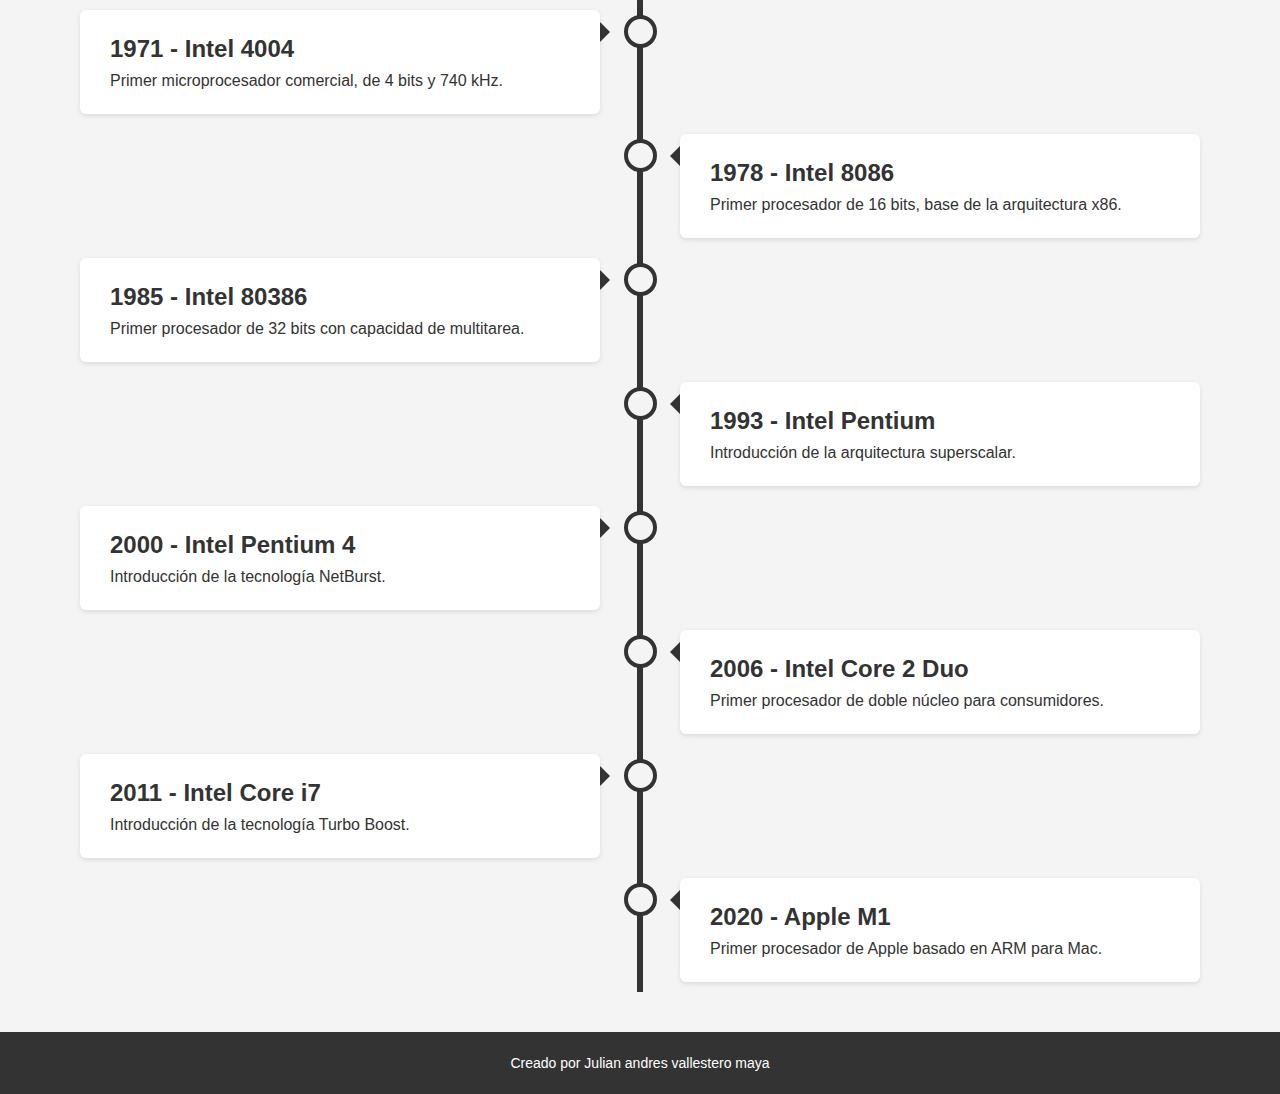
==== index.html @ 52e91161 "Add files via upload" ====
<!DOCTYPE html>
<html lang="es">
<head>
    <meta charset="UTF-8">
    <meta name="viewport" content="width=device-width, initial-scale=1.0">
    <title>Línea de Tiempo de los Procesadores</title>
    <link rel="stylesheet" href="styles.css">
</head>
<body>
    <div class="timeline">
        <div class="container left">
            <div class="content">
                <h2>1971 - Intel 4004</h2>
                <p>Primer microprocesador comercial, de 4 bits y 740 kHz.</p>
            </div>
        </div>
        <div class="container right">
            <div class="content">
                <h2>1978 - Intel 8086</h2>
                <p>Primer procesador de 16 bits, base de la arquitectura x86.</p>
            </div>
        </div>
        <div class="container left">
            <div class="content">
                <h2>1985 - Intel 80386</h2>
                <p>Primer procesador de 32 bits con capacidad de multitarea.</p>
            </div>
        </div>
        <div class="container right">
            <div class="content">
                <h2>1993 - Intel Pentium</h2>
                <p>Introducción de la arquitectura superscalar.</p>
            </div>
        </div>
        <div class="container left">
            <div class="content">
                <h2>2000 - Intel Pentium 4</h2>
                <p>Introducción de la tecnología NetBurst.</p>
            </div>
        </div>
        <div class="container right">
            <div class="content">
                <h2>2006 - Intel Core 2 Duo</h2>
                <p>Primer procesador de doble núcleo para consumidores.</p>
            </div>
        </div>
        <div class="container left">
            <div class="content">
                <h2>2011 - Intel Core i7</h2>
                <p>Introducción de la tecnología Turbo Boost.</p>
            </div>
        </div>
        <div class="container right">
            <div class="content">
                <h2>2020 - Apple M1</h2>
                <p>Primer procesador de Apple basado en ARM para Mac.</p>
            </div>
        </div>
    </div>

    <!-- Footer con el nombre del creador -->
    <footer>
        <p>Creado por Julian andres vallestero maya</p>
    </footer>
</body>
</html>
---- styles.css ----
* {
    box-sizing: border-box;
    margin: 0;
    padding: 0;
}

body {
    font-family: Arial, sans-serif;
    background-color: #f4f4f4;
    color: #333;
    line-height: 1.6;
}

.timeline {
    position: relative;
    max-width: 1200px;
    margin: 0 auto;
}

.timeline::after {
    content: '';
    position: absolute;
    width: 6px;
    background-color: #333;
    top: 0;
    bottom: 0;
    left: 50%;
    margin-left: -3px;
}

.container {
    padding: 10px 40px;
    position: relative;
    background-color: inherit;
    width: 50%;
}

.container::after {
    content: '';
    position: absolute;
    width: 25px;
    height: 25px;
    right: -17px;
    background-color: #f4f4f4;
    border: 4px solid #333;
    top: 15px;
    border-radius: 50%;
    z-index: 1;
}

.left {
    left: 0;
}

.right {
    left: 50%;
}

.left::before {
    content: " ";
    height: 0;
    position: absolute;
    top: 22px;
    width: 0;
    z-index: 1;
    right: 30px;
    border: medium solid #333;
    border-width: 10px 0 10px 10px;
    border-color: transparent transparent transparent #333;
}

.right::before {
    content: " ";
    height: 0;
    position: absolute;
    top: 22px;
    width: 0;
    z-index: 1;
    left: 30px;
    border: medium solid #333;
    border-width: 10px 10px 10px 0;
    border-color: transparent #333 transparent transparent;
}

.right::after {
    left: -16px;
}

.content {
    padding: 20px 30px;
    background-color: #fff;
    position: relative;
    border-radius: 6px;
    box-shadow: 0 2px 5px rgba(0, 0, 0, 0.1);
}

@media screen and (max-width: 600px) {
    .timeline::after {
        left: 31px;
    }

    .container {
        width: 100%;
        padding-left: 70px;
        padding-right: 25px;
    }

    .container::before {
        left: 60px;
        border: medium solid #333;
        border-width: 10px 10px 10px 0;
        border-color: transparent #333 transparent transparent;
    }

    .left::after, .right::after {
        left: 15px;
    }

    .right {
        left: 0%;
    }
}

footer {
    text-align: center;
    padding: 20px;
    background-color: #333;
    color: #fff;
    margin-top: 40px;
}

footer p {
    margin: 0;
    font-size: 14px;
}
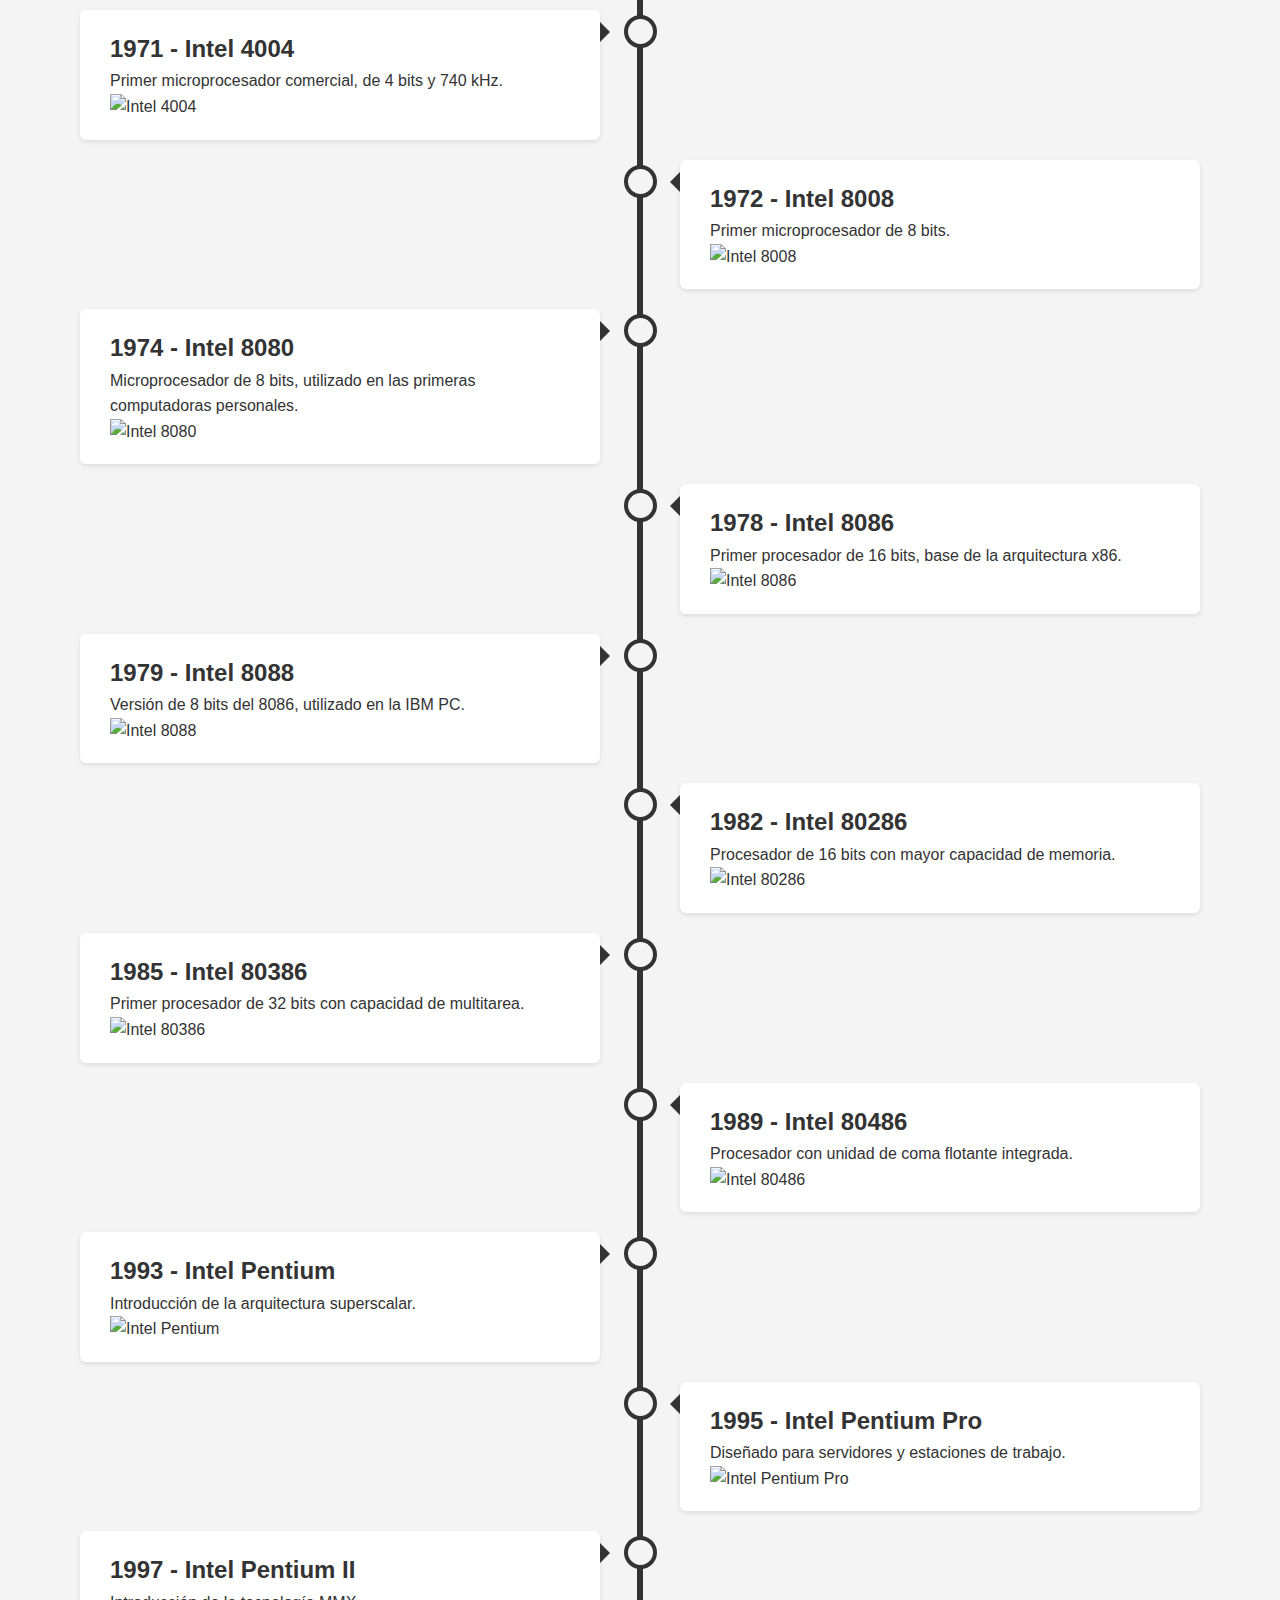
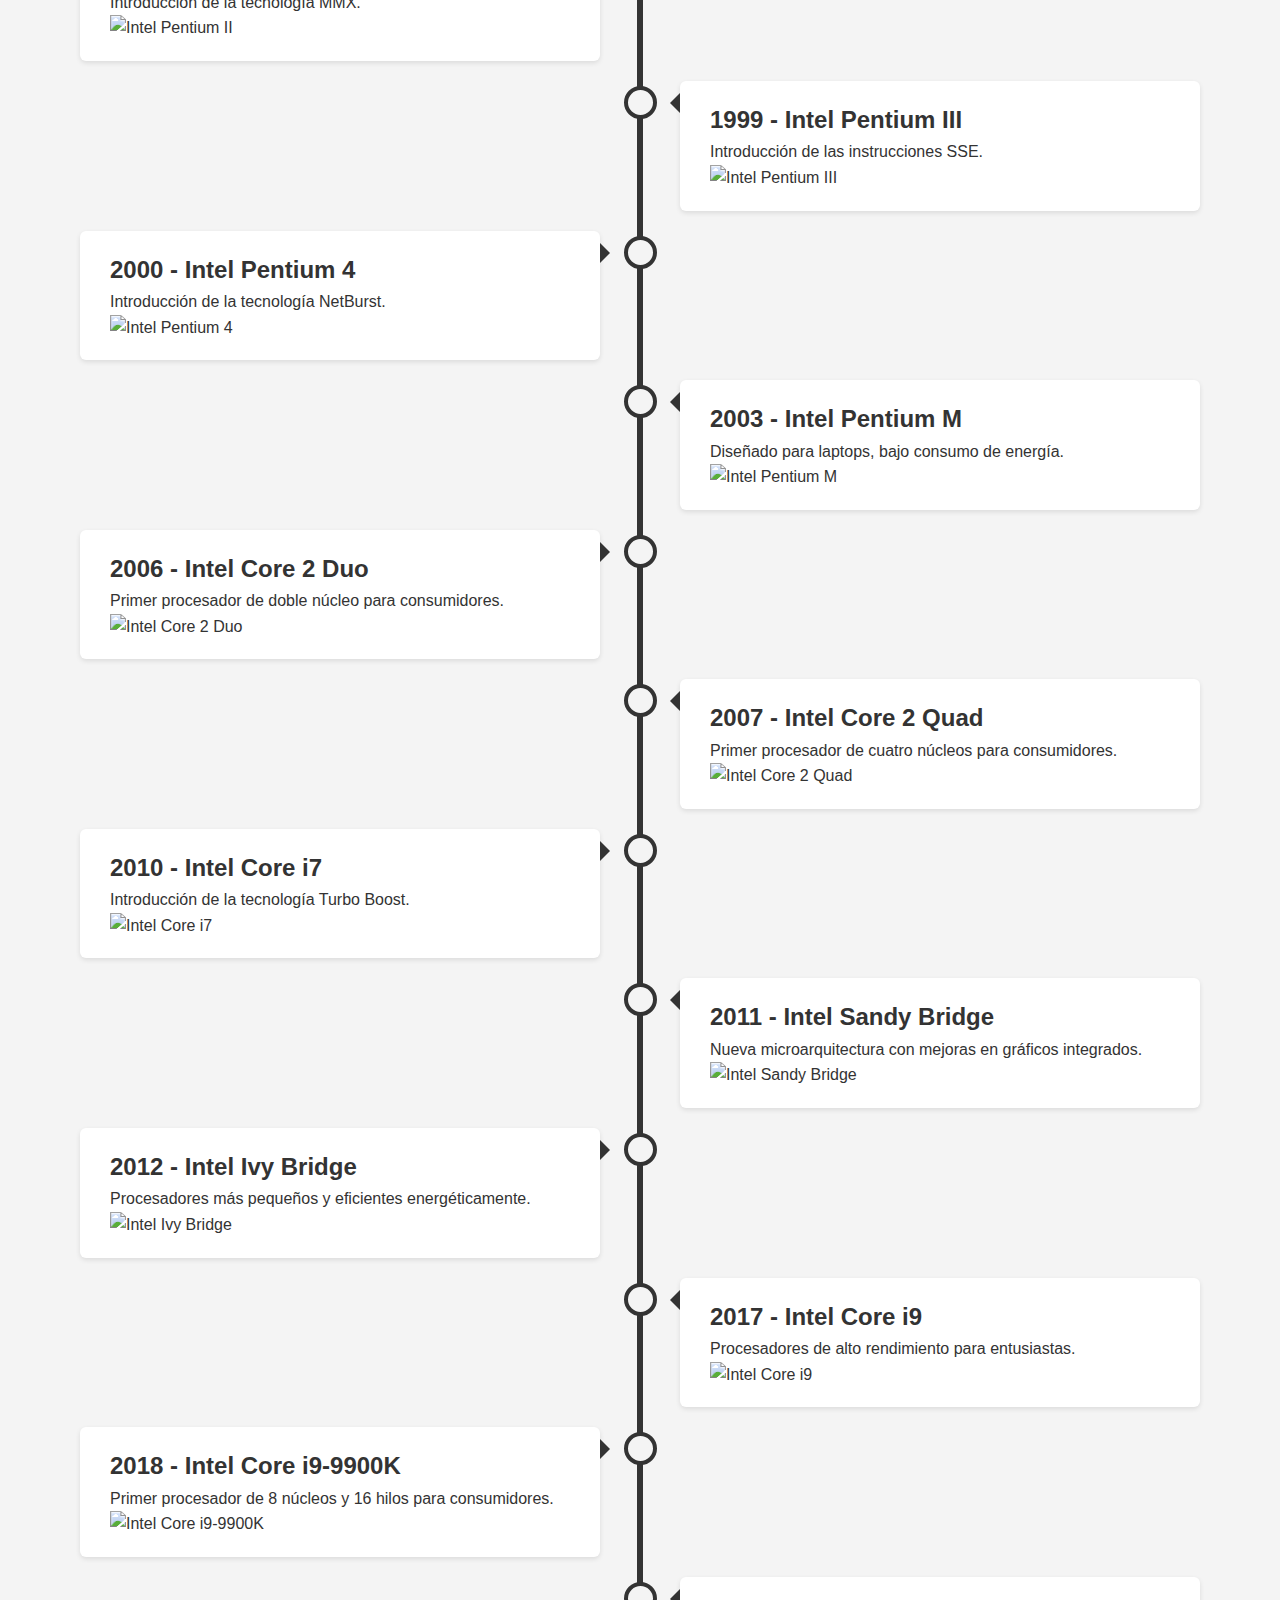
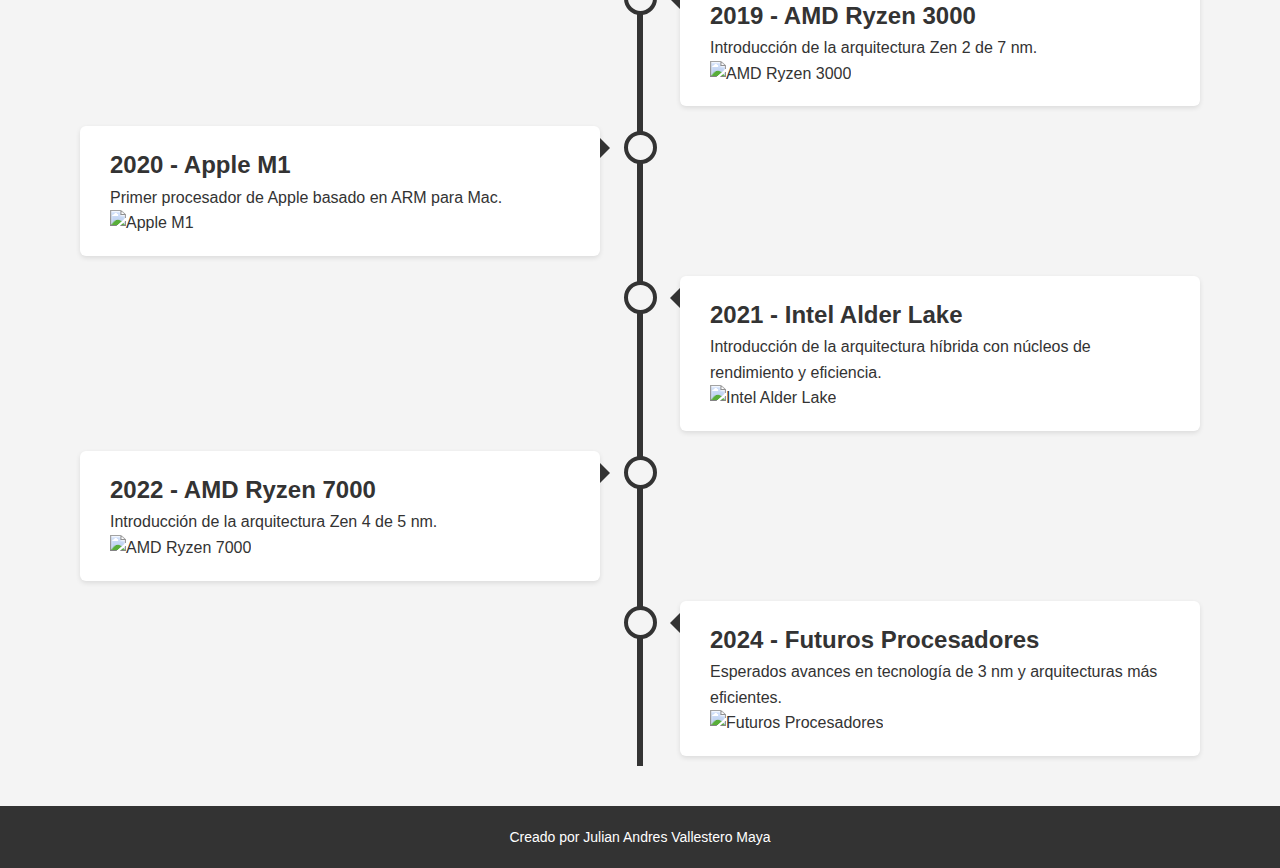
==== commit cb0f2ec7: "Update index.html" ====
--- a/index.html
+++ b/index.html
@@ -12,55 +12,188 @@
             <div class="content">
                 <h2>1971 - Intel 4004</h2>
                 <p>Primer microprocesador comercial, de 4 bits y 740 kHz.</p>
+                <img src="https://upload.wikimedia.org/wikipedia/commons/thumb/5/52/Intel_4004.jpg/200px-Intel_4004.jpg" alt="Intel 4004">
+            </div>
+        </div>
+        <div class="container right">
+            <div class="content">
+                <h2>1972 - Intel 8008</h2>
+                <p>Primer microprocesador de 8 bits.</p>
+                <img src="https://upload.wikimedia.org/wikipedia/commons/thumb/d/d5/Intel_8008.jpg/150px-Intel_8008.jpg" alt="Intel 8008">
+            </div>
+        </div>
+        <div class="container left">
+            <div class="content">
+                <h2>1974 - Intel 8080</h2>
+                <p>Microprocesador de 8 bits, utilizado en las primeras computadoras personales.</p>
+                <img src="https://upload.wikimedia.org/wikipedia/commons/thumb/7/7e/Intel_C8080A_9064_33001_N8384_top.jpg/250px-Intel_C8080A_9064_33001_N8384_top.jpg" alt="Intel 8080">
             </div>
         </div>
         <div class="container right">
             <div class="content">
                 <h2>1978 - Intel 8086</h2>
                 <p>Primer procesador de 16 bits, base de la arquitectura x86.</p>
+                <img src="https://upload.wikimedia.org/wikipedia/commons/thumb/2/28/I8088.jpg/300px-I8088.jpg" alt="Intel 8086">
+            </div>
+        </div>
+        <div class="container left">
+            <div class="content">
+                <h2>1979 - Intel 8088</h2>
+                <p>Versión de 8 bits del 8086, utilizado en la IBM PC.</p>
+                <img src="https://upload.wikimedia.org/wikipedia/commons/thumb/2/28/I8088.jpg/250px-I8088.jpg" alt="Intel 8088">
+            </div>
+        </div>
+        <div class="container right">
+            <div class="content">
+                <h2>1982 - Intel 80286</h2>
+                <p>Procesador de 16 bits con mayor capacidad de memoria.</p>
+                <img src="https://upload.wikimedia.org/wikipedia/commons/thumb/f/f1/Intel_80286_68pin_plastic_10mhz_2007_03_27.jpg/150px-Intel_80286_68pin_plastic_10mhz_2007_03_27.jpg" alt="Intel 80286">
             </div>
         </div>
         <div class="container left">
             <div class="content">
                 <h2>1985 - Intel 80386</h2>
                 <p>Primer procesador de 32 bits con capacidad de multitarea.</p>
+                <img src="https://upload.wikimedia.org/wikipedia/commons/thumb/5/53/Ic-photo-intel-A80386DX-33-IV-%28386DX%29.png/90px-Ic-photo-intel-A80386DX-33-IV-%28386DX%29.png" alt="Intel 80386">
             </div>
         </div>
         <div class="container right">
             <div class="content">
+                <h2>1989 - Intel 80486</h2>
+                <p>Procesador con unidad de coma flotante integrada.</p>
+                <img src="https://upload.wikimedia.org/wikipedia/commons/thumb/0/02/80486dx2-large.jpg/150px-80486dx2-large.jpg" alt="Intel 80486">
+            </div>
+        </div>
+        <div class="container left">
+            <div class="content">
                 <h2>1993 - Intel Pentium</h2>
                 <p>Introducción de la arquitectura superscalar.</p>
+                <img src="https://upload.wikimedia.org/wikipedia/commons/thumb/c/cb/KL_P1_Family.jpg/150px-KL_P1_Family.jpg" alt="Intel Pentium">
+            </div>
+        </div>
+        <div class="container right">
+            <div class="content">
+                <h2>1995 - Intel Pentium Pro</h2>
+                <p>Diseñado para servidores y estaciones de trabajo.</p>
+                <img src="https://upload.wikimedia.org/wikipedia/commons/thumb/5/56/Ppro256K.jpg/120px-Ppro256K.jpg" alt="Intel Pentium Pro">
+            </div>
+        </div>
+        <div class="container left">
+            <div class="content">
+                <h2>1997 - Intel Pentium II</h2>
+                <p>Introducción de la tecnología MMX.</p>
+                <img src="https://upload.wikimedia.org/wikipedia/commons/thumb/a/af/Pentium_II_front.jpg/150px-Pentium_II_front.jpg" alt="Intel Pentium II">
+            </div>
+        </div>
+        <div class="container right">
+            <div class="content">
+                <h2>1999 - Intel Pentium III</h2>
+                <p>Introducción de las instrucciones SSE.</p>
+                <img src="https://upload.wikimedia.org/wikipedia/commons/thumb/0/00/KL_Intel_Pentium_III_Coppermine.jpg/120px-KL_Intel_Pentium_III_Coppermine.jpg" alt="Intel Pentium III">
             </div>
         </div>
         <div class="container left">
             <div class="content">
                 <h2>2000 - Intel Pentium 4</h2>
                 <p>Introducción de la tecnología NetBurst.</p>
+                <img src="https://upload.wikimedia.org/wikipedia/commons/thumb/e/ee/Pentium_4_Prescott_2.40GHz%281%29.jpg/90px-Pentium_4_Prescott_2.40GHz%281%29.jpg" alt="Intel Pentium 4">
             </div>
         </div>
         <div class="container right">
             <div class="content">
-                <h2>2006 - Intel Core 2 Duo</h2>
-                <p>Primer procesador de doble núcleo para consumidores.</p>
+                <h2>2003 - Intel Pentium M</h2>
+                <p>Diseñado para laptops, bajo consumo de energía.</p>
+                <img src="https://upload.wikimedia.org/wikipedia/commons/thumb/c/c0/Fujitsu_Siemens_Computers_Amilo_L7300_-_motherboard_-_Intel_Celeron_M_360_%28SL8ML%29_in_socket_479-0459.jpg/90px-Fujitsu_Siemens_Computers_Amilo_L7300_-_motherboard_-_Intel_Celeron_M_360_%28SL8ML%29_in_socket_479-0459.jpg" alt="Intel Pentium M">
             </div>
         </div>
         <div class="container left">
             <div class="content">
-                <h2>2011 - Intel Core i7</h2>
-                <p>Introducción de la tecnología Turbo Boost.</p>
+                <h2>2006 - Intel Core 2 Duo</h2>
+                <p>Primer procesador de doble núcleo para consumidores.</p>
+                <img src="https://upload.wikimedia.org/wikipedia/commons/thumb/7/7e/ASRock_945GCM-S_-_Intel_Core_2_Duo_E6300_Conroe_%28SL9SA%29-0322.jpg/90px-ASRock_945GCM-S_-_Intel_Core_2_Duo_E6300_Conroe_%28SL9SA%29-0322.jpg" alt="Intel Core 2 Duo">
             </div>
         </div>
         <div class="container right">
             <div class="content">
+                <h2>2007 - Intel Core 2 Quad</h2>
+                <p>Primer procesador de cuatro núcleos para consumidores.</p>
+                <img src="https://upload.wikimedia.org/wikipedia/commons/thumb/6/6d/Intel_Core2Quad_Q9550_18017.jpg/120px-Intel_Core2Quad_Q9550_18017.jpg" alt="Intel Core 2 Quad">
+            </div>
+        </div>
+        <div class="container left">
+            <div class="content">
+                <h2>2010 - Intel Core i7</h2>
+                <p>Introducción de la tecnología Turbo Boost.</p>
+                <img src="https://upload.wikimedia.org/wikipedia/commons/thumb/8/83/Intel_i5-2500.jpg/120px-Intel_i5-2500.jpg" alt="Intel Core i7">
+            </div>
+        </div>
+        <div class="container right">
+            <div class="content">
+                <h2>2011 - Intel Sandy Bridge</h2>
+                <p>Nueva microarquitectura con mejoras en gráficos integrados.</p>
+                <img src="https://upload.wikimedia.org/wikipedia/commons/thumb/8/83/Intel_i5-2500.jpg/120px-Intel_i5-2500.jpg" alt="Intel Sandy Bridge">
+            </div>
+        </div>
+        <div class="container left">
+            <div class="content">
+                <h2>2012 - Intel Ivy Bridge</h2>
+                <p>Procesadores más pequeños y eficientes energéticamente.</p>
+                <img src="https://upload.wikimedia.org/wikipedia/commons/0/06/Ivy_Bridge_Codename_Logo.jpg" alt="Intel Ivy Bridge">
+            </div>
+        </div>
+        <div class="container right">
+            <div class="content">
+                <h2>2017 - Intel Core i9</h2>
+                <p>Procesadores de alto rendimiento para entusiastas.</p>
+                <img src="https://upload.wikimedia.org/wikipedia/commons/thumb/c/c5/Intel_Core_i9_2020_logo.svg/90px-Intel_Core_i9_2020_logo.svg.png" alt="Intel Core i9">
+            </div>
+        </div>
+        <div class="container left">
+            <div class="content">
+                <h2>2018 - Intel Core i9-9900K</h2>
+                <p>Primer procesador de 8 núcleos y 16 hilos para consumidores.</p>
+                <img src="https://upload.wikimedia.org/wikipedia/commons/thumb/6/67/Socket_1151_closed_01.jpg/120px-Socket_1151_closed_01.jpg" alt="Intel Core i9-9900K">
+            </div>
+        </div>
+        <div class="container right">
+            <div class="content">
+                <h2>2019 - AMD Ryzen 3000</h2>
+                <p>Introducción de la arquitectura Zen 2 de 7 nm.</p>
+                <img src="https://upload.wikimedia.org/wikipedia/commons/thumb/1/16/AMD_Ryzen_5_2600_%2839851733273%29.jpg/150px-AMD_Ryzen_5_2600_%2839851733273%29.jpg" alt="AMD Ryzen 3000">
+            </div>
+        </div>
+        <div class="container left">
+            <div class="content">
                 <h2>2020 - Apple M1</h2>
                 <p>Primer procesador de Apple basado en ARM para Mac.</p>
+                <img src="https://upload.wikimedia.org/wikipedia/commons/thumb/8/83/Apple_M1.jpg/120px-Apple_M1.jpg" alt="Apple M1">
+            </div>
+        </div>
+        <div class="container right">
+            <div class="content">
+                <h2>2021 - Intel Alder Lake</h2>
+                <p>Introducción de la arquitectura híbrida con núcleos de rendimiento y eficiencia.</p>
+                <img src="https://upload.wikimedia.org/wikipedia/commons/thumb/d/d0/Intel_Core_i5_2020_logo.svg/90px-Intel_Core_i5_2020_logo.svg.png" alt="Intel Alder Lake">
+            </div>
+        </div>
+        <div class="container left">
+            <div class="content">
+                <h2>2022 - AMD Ryzen 7000</h2>
+                <p>Introducción de la arquitectura Zen 4 de 5 nm.</p>
+                <img src="https://upload.wikimedia.org/wikipedia/commons/thumb/1/16/AMD_Ryzen_5_2600_%2839851733273%29.jpg/150px-AMD_Ryzen_5_2600_%2839851733273%29.jpg" alt="AMD Ryzen 7000">
+            </div>
+        </div>
+        <div class="container right">
+            <div class="content">
+                <h2>2024 - Futuros Procesadores</h2>
+                <p>Esperados avances en tecnología de 3 nm y arquitecturas más eficientes.</p>
+                <img src="https://upload.wikimedia.org/wikipedia/commons/thumb/b/b7/AMD_X2_3600.jpg/150px-AMD_X2_3600.jpg" alt="Futuros Procesadores">
             </div>
         </div>
     </div>
 
-    <!-- Footer con el nombre del creador -->
     <footer>
-        <p>Creado por Julian andres vallestero maya</p>
+        <p>Creado por Julian Andres Vallestero Maya</p>
     </footer>
 </body>
 </html>
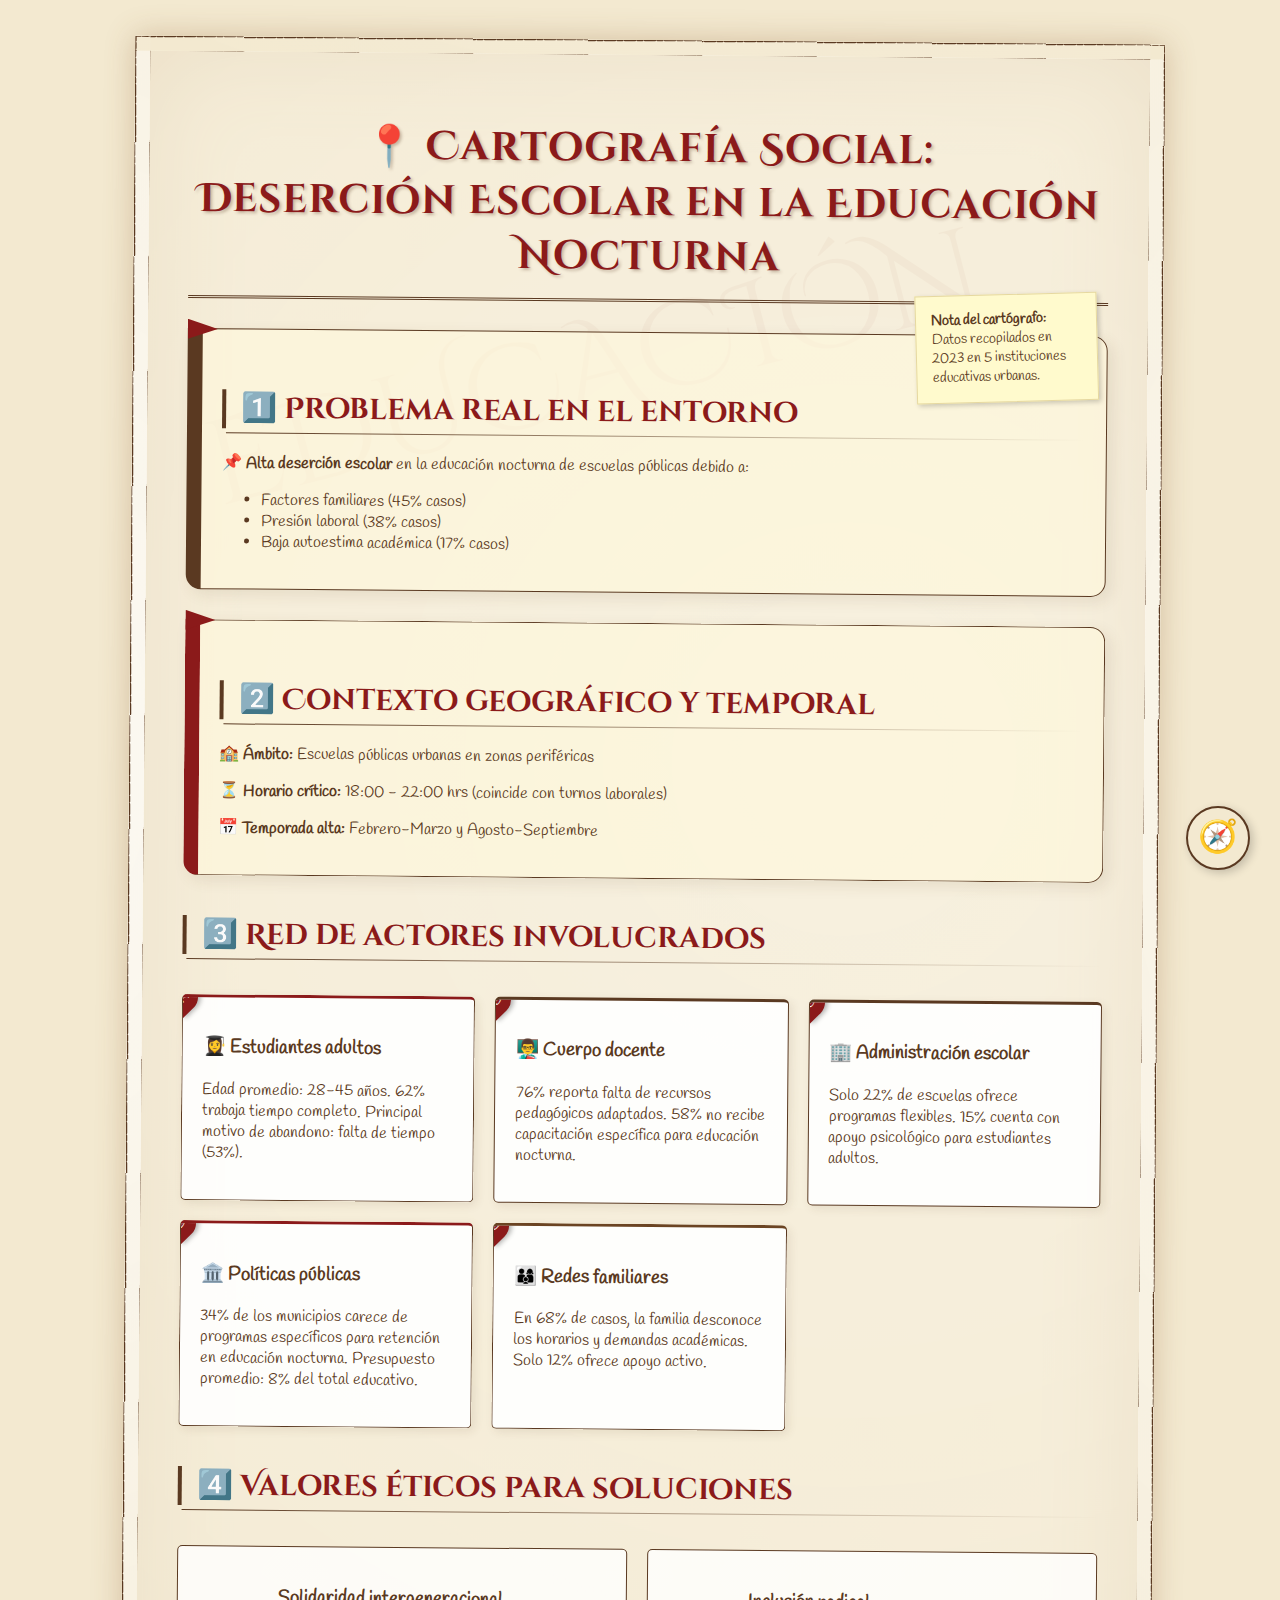
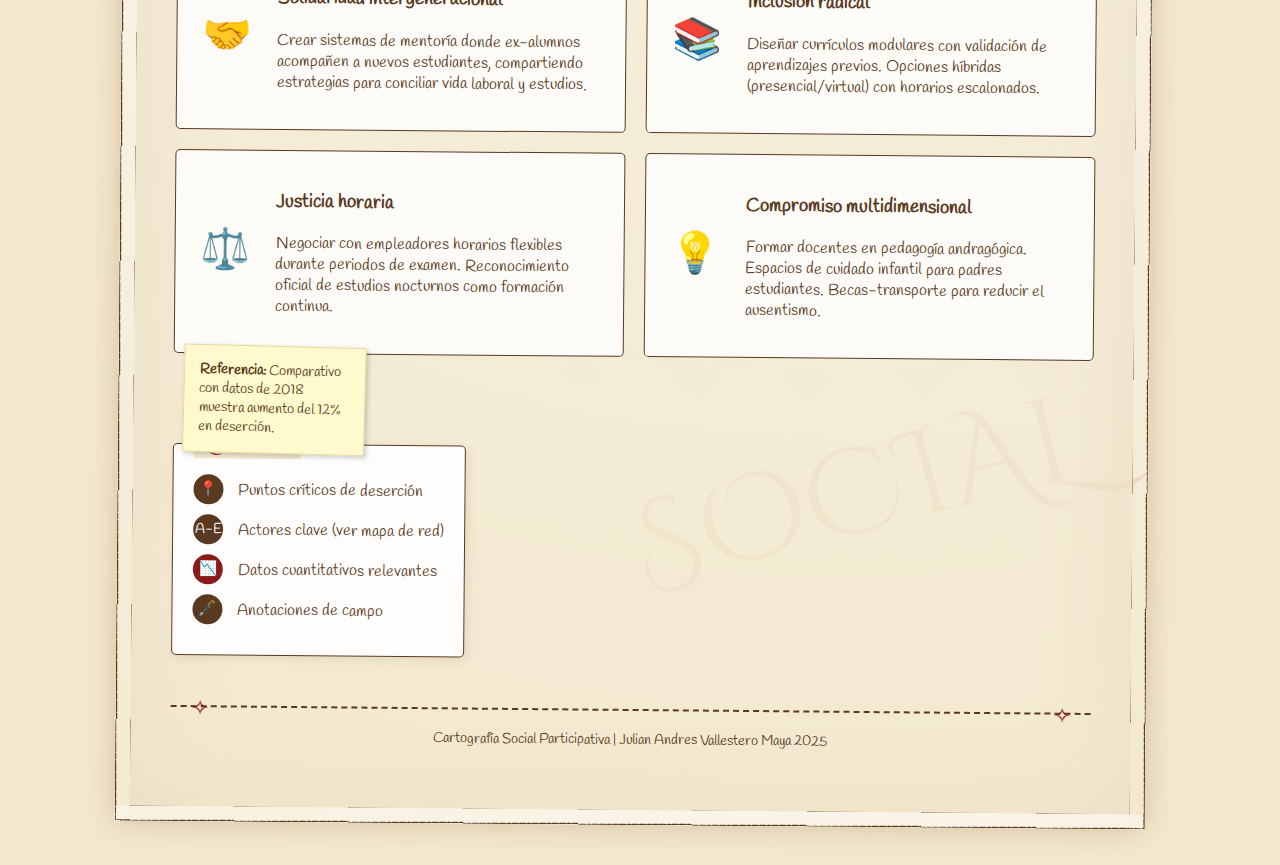
==== commit e65d7c7d: "Add files via upload" ====
--- a/index.html
+++ b/index.html
@@ -3,197 +3,555 @@
 <head>
     <meta charset="UTF-8">
     <meta name="viewport" content="width=device-width, initial-scale=1.0">
-    <title>Línea de Tiempo de los Procesadores</title>
-    <link rel="stylesheet" href="styles.css">
+    <title>Cartografía Social: Deserción Escolar en la Educación Nocturna</title>
+    <style>
+        @import url('https://fonts.googleapis.com/css2?family=Cinzel+Decorative&family=Handlee&display=swap');
+        
+        :root {
+            --papel-antiguo: #f3e9d0;
+            --tinta-sepia: #5a3921;
+            --tinta-roja: #8b1a1a;
+            --sombra-mapa: #c2b280;
+        }
+        
+        body {
+            font-family: 'Handlee', cursive;
+            background-color: var(--papel-antiguo);
+            color: var(--tinta-sepia);
+            margin: 0;
+            padding: 0;
+            background-image: 
+                url('https://www.transparenttextures.com/patterns/rice-paper-3.png'),
+                linear-gradient(to bottom, rgba(243, 233, 208, 0.2), rgba(243, 233, 208, 0.7));
+            overflow-x: hidden;
+        }
+        
+        .mapa-container {
+            position: relative;
+            max-width: 1000px;
+            margin: 40px auto;
+            padding: 0;
+            background: 
+                url('https://www.transparenttextures.com/patterns/old-map.png'),
+                radial-gradient(circle at 70% 30%, rgba(255,255,255,0.8) 0%, rgba(243,233,208,0.9) 100%);
+            box-shadow: 
+                0 0 30px rgba(139, 90, 43, 0.3),
+                inset 0 0 100px rgba(139, 90, 43, 0.2);
+            border: 15px solid transparent;
+            border-image: url('data:image/svg+xml;utf8,<svg xmlns="http://www.w3.org/2000/svg" width="100" height="100" viewBox="0 0 100 100"><path d="M0,0 L100,0 L100,100 L0,100 Z" fill="none" stroke="%235a3921" stroke-width="5" stroke-dasharray="10,5" stroke-linecap="round"/></svg>') 30 round;
+            transform: rotate(0.5deg);
+            transition: transform 0.5s ease;
+        }
+        
+        .mapa-container:hover {
+            transform: rotate(0deg);
+            box-shadow: 
+                0 0 40px rgba(139, 90, 43, 0.5),
+                inset 0 0 120px rgba(139, 90, 43, 0.3);
+        }
+        
+        .marca-agua {
+            position: absolute;
+            font-family: 'Cinzel Decorative', cursive;
+            font-size: 120px;
+            opacity: 0.08;
+            color: var(--tinta-roja);
+            transform: rotate(-15deg);
+            pointer-events: none;
+            z-index: 0;
+        }
+        
+        .marca-agua-1 {
+            top: 10%;
+            left: 5%;
+        }
+        
+        .marca-agua-2 {
+            bottom: 10%;
+            right: 5%;
+        }
+        
+        .contenido-mapa {
+            position: relative;
+            z-index: 1;
+            padding: 40px;
+            background-color: rgba(243, 233, 208, 0.6);
+            clip-path: polygon(
+                0% 0%, 100% 0%, 100% 100%, 0% 100%,
+                0% 0%, 2% 2%, 2% 98%, 0% 100%
+            );
+        }
+        
+        h1 {
+            font-family: 'Cinzel Decorative', cursive;
+            text-align: center;
+            color: var(--tinta-roja);
+            font-size: 2.5em;
+            margin-bottom: 30px;
+            text-shadow: 2px 2px 3px rgba(91, 57, 33, 0.3);
+            border-bottom: 3px double var(--tinta-sepia);
+            padding-bottom: 15px;
+            letter-spacing: 1px;
+        }
+        
+        h2 {
+            font-family: 'Cinzel Decorative', cursive;
+            color: var(--tinta-roja);
+            border-left: 4px solid var(--tinta-sepia);
+            padding-left: 15px;
+            margin-top: 40px;
+            font-size: 1.8em;
+            position: relative;
+        }
+        
+        h2::after {
+            content: "";
+            position: absolute;
+            bottom: -5px;
+            left: 0;
+            width: 100%;
+            height: 1px;
+            background: linear-gradient(to right, var(--tinta-sepia), transparent);
+        }
+        
+        .seccion-problema {
+            background-color: rgba(255, 248, 220, 0.6);
+            padding: 20px;
+            margin: 30px 0;
+            border-radius: 0 15px 15px 15px;
+            border: 1px solid var(--tinta-sepia);
+            box-shadow: 5px 5px 15px rgba(91, 57, 33, 0.1);
+            position: relative;
+            border-left: 15px solid var(--tinta-sepia);
+        }
+        
+        .seccion-problema::before {
+            content: "";
+            position: absolute;
+            top: -10px;
+            left: -15px;
+            width: 30px;
+            height: 20px;
+            background-color: var(--tinta-roja);
+            clip-path: polygon(0% 0%, 100% 50%, 0% 100%);
+        }
+        
+        .actores-grid {
+            display: grid;
+            grid-template-columns: repeat(auto-fill, minmax(220px, 1fr));
+            gap: 20px;
+            margin: 40px 0;
+        }
+        
+        .actor {
+            background-color: rgba(255, 255, 255, 0.9);
+            border: 1px solid var(--tinta-sepia);
+            padding: 20px;
+            border-radius: 5px;
+            box-shadow: 3px 3px 10px rgba(91, 57, 33, 0.1);
+            transition: all 0.3s ease;
+            position: relative;
+            overflow: hidden;
+        }
+        
+        .actor:hover {
+            transform: translateY(-5px) rotate(0.5deg);
+            box-shadow: 5px 5px 15px rgba(91, 57, 33, 0.2);
+            z-index: 2;
+        }
+        
+        .actor::after {
+            content: "";
+            position: absolute;
+            bottom: 0;
+            left: 0;
+            width: 100%;
+            height: 3px;
+            background: linear-gradient(to right, var(--tinta-roja), transparent);
+            transform: scaleX(0);
+            transition: transform 0.3s ease;
+        }
+        
+        .actor:hover::after {
+            transform: scaleX(1);
+        }
+        
+        .valores-lista {
+            display: flex;
+            flex-wrap: wrap;
+            gap: 20px;
+            margin: 40px 0;
+        }
+        
+        .valor {
+            flex: 1 1 300px;
+            background-color: rgba(255, 255, 255, 0.8);
+            border: 1px solid var(--tinta-sepia);
+            padding: 20px;
+            border-radius: 5px;
+            display: flex;
+            align-items: center;
+            transition: all 0.3s ease;
+            position: relative;
+        }
+        
+        .valor:hover {
+            background-color: rgba(255, 248, 220, 0.9);
+            transform: rotate(-0.5deg);
+        }
+        
+        .icono-valor {
+            font-size: 2.5em;
+            margin-right: 20px;
+            min-width: 60px;
+            text-align: center;
+            color: var(--tinta-roja);
+        }
+        
+        .marcador-mapa {
+            position: absolute;
+            width: 30px;
+            height: 30px;
+            background-color: var(--tinta-roja);
+            border-radius: 50% 50% 50% 0;
+            transform: rotate(-45deg);
+            left: -15px;
+            top: -15px;
+            display: flex;
+            justify-content: center;
+            align-items: center;
+            color: white;
+            font-size: 0.8em;
+            box-shadow: 2px 2px 5px rgba(0,0,0,0.3);
+        }
+        
+        .leyenda {
+            background-color: rgba(255, 255, 255, 0.9);
+            padding: 20px;
+            border-radius: 5px;
+            border: 1px solid var(--tinta-sepia);
+            margin-top: 50px;
+            display: inline-block;
+            box-shadow: 3px 3px 10px rgba(91, 57, 33, 0.1);
+            position: relative;
+        }
+        
+        .leyenda::before {
+            content: "Leyenda";
+            position: absolute;
+            top: -12px;
+            left: 20px;
+            background-color: var(--papel-antiguo);
+            padding: 0 10px;
+            font-family: 'Cinzel Decorative', cursive;
+            color: var(--tinta-roja);
+            font-size: 1.2em;
+        }
+        
+        .elemento-leyenda {
+            display: flex;
+            align-items: center;
+            margin: 10px 0;
+        }
+        
+        .simbolo-leyenda {
+            width: 30px;
+            height: 30px;
+            margin-right: 15px;
+            display: flex;
+            justify-content: center;
+            align-items: center;
+            background-color: var(--tinta-sepia);
+            color: white;
+            border-radius: 50%;
+            font-size: 0.9em;
+        }
+        
+        footer {
+            text-align: center;
+            margin-top: 50px;
+            padding: 20px;
+            border-top: 2px dashed var(--tinta-sepia);
+            font-size: 0.9em;
+            color: var(--tinta-sepia);
+            position: relative;
+        }
+        
+        footer::before, footer::after {
+            content: "✧";
+            position: absolute;
+            top: -12px;
+            color: var(--tinta-roja);
+            font-size: 1.5em;
+        }
+        
+        footer::before {
+            left: 20px;
+        }
+        
+        footer::after {
+            right: 20px;
+        }
+        
+        /* Efectos de quemado en los bordes */
+        .efecto-quemado {
+            position: absolute;
+            width: 100%;
+            height: 100%;
+            top: 0;
+            left: 0;
+            pointer-events: none;
+            background: 
+                url('data:image/svg+xml;utf8,<svg xmlns="http://www.w3.org/2000/svg" width="100%" height="100%"><path d="M0,0 L100%,0 L100%,100% L0,100% Z" fill="none" stroke="%235a3921" stroke-width="2" stroke-dasharray="5,3" stroke-opacity="0.3"/></svg>'),
+                url('data:image/svg+xml;utf8,<svg xmlns="http://www.w3.org/2000/svg" width="100%" height="100%"><path d="M0,0 L100%,0 L100%,100% L0,100% Z" fill="none" stroke="%238b1a1a" stroke-width="1" stroke-dasharray="10,5" stroke-opacity="0.2"/></svg>');
+            z-index: 1;
+        }
+        
+        /* Brújula interactiva */
+        .brujula {
+            position: fixed;
+            bottom: 30px;
+            right: 30px;
+            width: 60px;
+            height: 60px;
+            background-color: var(--papel-antiguo);
+            border: 2px solid var(--tinta-sepia);
+            border-radius: 50%;
+            display: flex;
+            justify-content: center;
+            align-items: center;
+            font-size: 2em;
+            cursor: pointer;
+            z-index: 100;
+            box-shadow: 3px 3px 10px rgba(0,0,0,0.2);
+            transition: all 0.3s ease;
+        }
+        
+        .brujula:hover {
+            transform: scale(1.1) rotate(30deg);
+            background-color: var(--tinta-sepia);
+            color: var(--papel-antiguo);
+        }
+        
+        /* Notas adhesivas */
+        .nota-adhesiva {
+            position: absolute;
+            background-color: #fffacd;
+            padding: 15px;
+            width: 150px;
+            box-shadow: 2px 2px 5px rgba(0,0,0,0.2);
+            transform: rotate(3deg);
+            font-size: 0.9em;
+            border: 1px solid #e6d8a0;
+            z-index: 2;
+            transition: all 0.3s ease;
+        }
+        
+        .nota-adhesiva:hover {
+            transform: rotate(0deg) scale(1.05);
+            z-index: 3;
+        }
+        
+        .nota-1 {
+            top: 10%;
+            right: 5%;
+            transform: rotate(-2deg);
+        }
+        
+        .nota-2 {
+            bottom: 15%;
+            left: 5%;
+            transform: rotate(1deg);
+        }
+        
+        /* Responsive */
+        @media (max-width: 768px) {
+            .contenido-mapa {
+                padding: 20px;
+            }
+            
+            .actores-grid {
+                grid-template-columns: 1fr;
+            }
+            
+            .valores-lista {
+                flex-direction: column;
+            }
+            
+            .brujula {
+                width: 50px;
+                height: 50px;
+                font-size: 1.5em;
+                bottom: 20px;
+                right: 20px;
+            }
+        }
+    </style>
 </head>
 <body>
-    <div class="timeline">
-        <div class="container left">
-            <div class="content">
-                <h2>1971 - Intel 4004</h2>
-                <p>Primer microprocesador comercial, de 4 bits y 740 kHz.</p>
-                <img src="https://upload.wikimedia.org/wikipedia/commons/thumb/5/52/Intel_4004.jpg/200px-Intel_4004.jpg" alt="Intel 4004">
-            </div>
-        </div>
-        <div class="container right">
-            <div class="content">
-                <h2>1972 - Intel 8008</h2>
-                <p>Primer microprocesador de 8 bits.</p>
-                <img src="https://upload.wikimedia.org/wikipedia/commons/thumb/d/d5/Intel_8008.jpg/150px-Intel_8008.jpg" alt="Intel 8008">
-            </div>
-        </div>
-        <div class="container left">
-            <div class="content">
-                <h2>1974 - Intel 8080</h2>
-                <p>Microprocesador de 8 bits, utilizado en las primeras computadoras personales.</p>
-                <img src="https://upload.wikimedia.org/wikipedia/commons/thumb/7/7e/Intel_C8080A_9064_33001_N8384_top.jpg/250px-Intel_C8080A_9064_33001_N8384_top.jpg" alt="Intel 8080">
-            </div>
-        </div>
-        <div class="container right">
-            <div class="content">
-                <h2>1978 - Intel 8086</h2>
-                <p>Primer procesador de 16 bits, base de la arquitectura x86.</p>
-                <img src="https://upload.wikimedia.org/wikipedia/commons/thumb/2/28/I8088.jpg/300px-I8088.jpg" alt="Intel 8086">
-            </div>
-        </div>
-        <div class="container left">
-            <div class="content">
-                <h2>1979 - Intel 8088</h2>
-                <p>Versión de 8 bits del 8086, utilizado en la IBM PC.</p>
-                <img src="https://upload.wikimedia.org/wikipedia/commons/thumb/2/28/I8088.jpg/250px-I8088.jpg" alt="Intel 8088">
-            </div>
-        </div>
-        <div class="container right">
-            <div class="content">
-                <h2>1982 - Intel 80286</h2>
-                <p>Procesador de 16 bits con mayor capacidad de memoria.</p>
-                <img src="https://upload.wikimedia.org/wikipedia/commons/thumb/f/f1/Intel_80286_68pin_plastic_10mhz_2007_03_27.jpg/150px-Intel_80286_68pin_plastic_10mhz_2007_03_27.jpg" alt="Intel 80286">
-            </div>
-        </div>
-        <div class="container left">
-            <div class="content">
-                <h2>1985 - Intel 80386</h2>
-                <p>Primer procesador de 32 bits con capacidad de multitarea.</p>
-                <img src="https://upload.wikimedia.org/wikipedia/commons/thumb/5/53/Ic-photo-intel-A80386DX-33-IV-%28386DX%29.png/90px-Ic-photo-intel-A80386DX-33-IV-%28386DX%29.png" alt="Intel 80386">
-            </div>
-        </div>
-        <div class="container right">
-            <div class="content">
-                <h2>1989 - Intel 80486</h2>
-                <p>Procesador con unidad de coma flotante integrada.</p>
-                <img src="https://upload.wikimedia.org/wikipedia/commons/thumb/0/02/80486dx2-large.jpg/150px-80486dx2-large.jpg" alt="Intel 80486">
-            </div>
-        </div>
-        <div class="container left">
-            <div class="content">
-                <h2>1993 - Intel Pentium</h2>
-                <p>Introducción de la arquitectura superscalar.</p>
-                <img src="https://upload.wikimedia.org/wikipedia/commons/thumb/c/cb/KL_P1_Family.jpg/150px-KL_P1_Family.jpg" alt="Intel Pentium">
-            </div>
-        </div>
-        <div class="container right">
-            <div class="content">
-                <h2>1995 - Intel Pentium Pro</h2>
-                <p>Diseñado para servidores y estaciones de trabajo.</p>
-                <img src="https://upload.wikimedia.org/wikipedia/commons/thumb/5/56/Ppro256K.jpg/120px-Ppro256K.jpg" alt="Intel Pentium Pro">
-            </div>
-        </div>
-        <div class="container left">
-            <div class="content">
-                <h2>1997 - Intel Pentium II</h2>
-                <p>Introducción de la tecnología MMX.</p>
-                <img src="https://upload.wikimedia.org/wikipedia/commons/thumb/a/af/Pentium_II_front.jpg/150px-Pentium_II_front.jpg" alt="Intel Pentium II">
-            </div>
-        </div>
-        <div class="container right">
-            <div class="content">
-                <h2>1999 - Intel Pentium III</h2>
-                <p>Introducción de las instrucciones SSE.</p>
-                <img src="https://upload.wikimedia.org/wikipedia/commons/thumb/0/00/KL_Intel_Pentium_III_Coppermine.jpg/120px-KL_Intel_Pentium_III_Coppermine.jpg" alt="Intel Pentium III">
-            </div>
-        </div>
-        <div class="container left">
-            <div class="content">
-                <h2>2000 - Intel Pentium 4</h2>
-                <p>Introducción de la tecnología NetBurst.</p>
-                <img src="https://upload.wikimedia.org/wikipedia/commons/thumb/e/ee/Pentium_4_Prescott_2.40GHz%281%29.jpg/90px-Pentium_4_Prescott_2.40GHz%281%29.jpg" alt="Intel Pentium 4">
-            </div>
-        </div>
-        <div class="container right">
-            <div class="content">
-                <h2>2003 - Intel Pentium M</h2>
-                <p>Diseñado para laptops, bajo consumo de energía.</p>
-                <img src="https://upload.wikimedia.org/wikipedia/commons/thumb/c/c0/Fujitsu_Siemens_Computers_Amilo_L7300_-_motherboard_-_Intel_Celeron_M_360_%28SL8ML%29_in_socket_479-0459.jpg/90px-Fujitsu_Siemens_Computers_Amilo_L7300_-_motherboard_-_Intel_Celeron_M_360_%28SL8ML%29_in_socket_479-0459.jpg" alt="Intel Pentium M">
-            </div>
-        </div>
-        <div class="container left">
-            <div class="content">
-                <h2>2006 - Intel Core 2 Duo</h2>
-                <p>Primer procesador de doble núcleo para consumidores.</p>
-                <img src="https://upload.wikimedia.org/wikipedia/commons/thumb/7/7e/ASRock_945GCM-S_-_Intel_Core_2_Duo_E6300_Conroe_%28SL9SA%29-0322.jpg/90px-ASRock_945GCM-S_-_Intel_Core_2_Duo_E6300_Conroe_%28SL9SA%29-0322.jpg" alt="Intel Core 2 Duo">
-            </div>
-        </div>
-        <div class="container right">
-            <div class="content">
-                <h2>2007 - Intel Core 2 Quad</h2>
-                <p>Primer procesador de cuatro núcleos para consumidores.</p>
-                <img src="https://upload.wikimedia.org/wikipedia/commons/thumb/6/6d/Intel_Core2Quad_Q9550_18017.jpg/120px-Intel_Core2Quad_Q9550_18017.jpg" alt="Intel Core 2 Quad">
-            </div>
-        </div>
-        <div class="container left">
-            <div class="content">
-                <h2>2010 - Intel Core i7</h2>
-                <p>Introducción de la tecnología Turbo Boost.</p>
-                <img src="https://upload.wikimedia.org/wikipedia/commons/thumb/8/83/Intel_i5-2500.jpg/120px-Intel_i5-2500.jpg" alt="Intel Core i7">
-            </div>
-        </div>
-        <div class="container right">
-            <div class="content">
-                <h2>2011 - Intel Sandy Bridge</h2>
-                <p>Nueva microarquitectura con mejoras en gráficos integrados.</p>
-                <img src="https://upload.wikimedia.org/wikipedia/commons/thumb/8/83/Intel_i5-2500.jpg/120px-Intel_i5-2500.jpg" alt="Intel Sandy Bridge">
-            </div>
-        </div>
-        <div class="container left">
-            <div class="content">
-                <h2>2012 - Intel Ivy Bridge</h2>
-                <p>Procesadores más pequeños y eficientes energéticamente.</p>
-                <img src="https://upload.wikimedia.org/wikipedia/commons/0/06/Ivy_Bridge_Codename_Logo.jpg" alt="Intel Ivy Bridge">
-            </div>
-        </div>
-        <div class="container right">
-            <div class="content">
-                <h2>2017 - Intel Core i9</h2>
-                <p>Procesadores de alto rendimiento para entusiastas.</p>
-                <img src="https://upload.wikimedia.org/wikipedia/commons/thumb/c/c5/Intel_Core_i9_2020_logo.svg/90px-Intel_Core_i9_2020_logo.svg.png" alt="Intel Core i9">
-            </div>
-        </div>
-        <div class="container left">
-            <div class="content">
-                <h2>2018 - Intel Core i9-9900K</h2>
-                <p>Primer procesador de 8 núcleos y 16 hilos para consumidores.</p>
-                <img src="https://upload.wikimedia.org/wikipedia/commons/thumb/6/67/Socket_1151_closed_01.jpg/120px-Socket_1151_closed_01.jpg" alt="Intel Core i9-9900K">
-            </div>
-        </div>
-        <div class="container right">
-            <div class="content">
-                <h2>2019 - AMD Ryzen 3000</h2>
-                <p>Introducción de la arquitectura Zen 2 de 7 nm.</p>
-                <img src="https://upload.wikimedia.org/wikipedia/commons/thumb/1/16/AMD_Ryzen_5_2600_%2839851733273%29.jpg/150px-AMD_Ryzen_5_2600_%2839851733273%29.jpg" alt="AMD Ryzen 3000">
-            </div>
-        </div>
-        <div class="container left">
-            <div class="content">
-                <h2>2020 - Apple M1</h2>
-                <p>Primer procesador de Apple basado en ARM para Mac.</p>
-                <img src="https://upload.wikimedia.org/wikipedia/commons/thumb/8/83/Apple_M1.jpg/120px-Apple_M1.jpg" alt="Apple M1">
-            </div>
-        </div>
-        <div class="container right">
-            <div class="content">
-                <h2>2021 - Intel Alder Lake</h2>
-                <p>Introducción de la arquitectura híbrida con núcleos de rendimiento y eficiencia.</p>
-                <img src="https://upload.wikimedia.org/wikipedia/commons/thumb/d/d0/Intel_Core_i5_2020_logo.svg/90px-Intel_Core_i5_2020_logo.svg.png" alt="Intel Alder Lake">
-            </div>
-        </div>
-        <div class="container left">
-            <div class="content">
-                <h2>2022 - AMD Ryzen 7000</h2>
-                <p>Introducción de la arquitectura Zen 4 de 5 nm.</p>
-                <img src="https://upload.wikimedia.org/wikipedia/commons/thumb/1/16/AMD_Ryzen_5_2600_%2839851733273%29.jpg/150px-AMD_Ryzen_5_2600_%2839851733273%29.jpg" alt="AMD Ryzen 7000">
-            </div>
-        </div>
-        <div class="container right">
-            <div class="content">
-                <h2>2024 - Futuros Procesadores</h2>
-                <p>Esperados avances en tecnología de 3 nm y arquitecturas más eficientes.</p>
-                <img src="https://upload.wikimedia.org/wikipedia/commons/thumb/b/b7/AMD_X2_3600.jpg/150px-AMD_X2_3600.jpg" alt="Futuros Procesadores">
-            </div>
+    <div class="mapa-container">
+        <div class="efecto-quemado"></div>
+        <div class="marca-agua marca-agua-1">EDUCACIÓN</div>
+        <div class="marca-agua marca-agua-2">SOCIAL</div>
+        
+        <div class="contenido-mapa">
+            <h1>📍 Cartografía Social:<br>Deserción Escolar en la Educación Nocturna</h1>
+            
+            <div class="nota-adhesiva nota-1">
+                <strong>Nota del cartógrafo:</strong> Datos recopilados en 2023 en 5 instituciones educativas urbanas.
+            </div>
+            
+            <div class="nota-adhesiva nota-2">
+                <strong>Referencia:</strong> Comparativo con datos de 2018 muestra aumento del 12% en deserción.
+            </div>
+            
+            <div class="seccion-problema">
+                <h2>1️⃣ Problema real en el entorno</h2>
+                <p>📌 <strong>Alta deserción escolar</strong> en la educación nocturna de escuelas públicas debido a:</p>
+                <ul>
+                    <li>Factores familiares (45% casos)</li>
+                    <li>Presión laboral (38% casos)</li>
+                    <li>Baja autoestima académica (17% casos)</li>
+                </ul>
+            </div>
+            
+            <div class="seccion-problema" style="border-left-color: var(--tinta-roja);">
+                <h2>2️⃣ Contexto geográfico y temporal</h2>
+                <p>🏫 <strong>Ámbito:</strong> Escuelas públicas urbanas en zonas periféricas</p>
+                <p>⏳ <strong>Horario crítico:</strong> 18:00 - 22:00 hrs (coincide con turnos laborales)</p>
+                <p>📅 <strong>Temporada alta:</strong> Febrero-Marzo y Agosto-Septiembre</p>
+            </div>
+            
+            <h2>3️⃣ Red de actores involucrados</h2>
+            <div class="actores-grid">
+                <div class="actor" style="border-top: 3px solid var(--tinta-roja);">
+                    <div class="marcador-mapa">A</div>
+                    <h3>👩‍🎓 Estudiantes adultos</h3>
+                    <p>Edad promedio: 28-45 años. 62% trabaja tiempo completo. Principal motivo de abandono: falta de tiempo (53%).</p>
+                </div>
+                
+                <div class="actor" style="border-top: 3px solid var(--tinta-sepia);">
+                    <div class="marcador-mapa">B</div>
+                    <h3>👨‍🏫 Cuerpo docente</h3>
+                    <p>76% reporta falta de recursos pedagógicos adaptados. 58% no recibe capacitación específica para educación nocturna.</p>
+                </div>
+                
+                <div class="actor" style="border-top: 3px solid #5a3921;">
+                    <div class="marcador-mapa">C</div>
+                    <h3>🏢 Administración escolar</h3>
+                    <p>Solo 22% de escuelas ofrece programas flexibles. 15% cuenta con apoyo psicológico para estudiantes adultos.</p>
+                </div>
+                
+                <div class="actor" style="border-top: 3px solid #8b1a1a;">
+                    <div class="marcador-mapa">D</div>
+                    <h3>🏛️ Políticas públicas</h3>
+                    <p>34% de los municipios carece de programas específicos para retención en educación nocturna. Presupuesto promedio: 8% del total educativo.</p>
+                </div>
+                
+                <div class="actor" style="border-top: 3px solid #6b4423;">
+                    <div class="marcador-mapa">E</div>
+                    <h3>👨‍👩‍👦 Redes familiares</h3>
+                    <p>En 68% de casos, la familia desconoce los horarios y demandas académicas. Solo 12% ofrece apoyo activo.</p>
+                </div>
+            </div>
+            
+            <h2>4️⃣ Valores éticos para soluciones</h2>
+            <div class="valores-lista">
+                <div class="valor">
+                    <div class="icono-valor">🤝</div>
+                    <div>
+                        <h3>Solidaridad intergeneracional</h3>
+                        <p>Crear sistemas de mentoría donde ex-alumnos acompañen a nuevos estudiantes, compartiendo estrategias para conciliar vida laboral y estudios.</p>
+                    </div>
+                </div>
+                
+                <div class="valor">
+                    <div class="icono-valor">📚</div>
+                    <div>
+                        <h3>Inclusión radical</h3>
+                        <p>Diseñar currículos modulares con validación de aprendizajes previos. Opciones híbridas (presencial/virtual) con horarios escalonados.</p>
+                    </div>
+                </div>
+                
+                <div class="valor">
+                    <div class="icono-valor">⚖️</div>
+                    <div>
+                        <h3>Justicia horaria</h3>
+                        <p>Negociar con empleadores horarios flexibles durante periodos de examen. Reconocimiento oficial de estudios nocturnos como formación continua.</p>
+                    </div>
+                </div>
+                
+                <div class="valor">
+                    <div class="icono-valor">💡</div>
+                    <div>
+                        <h3>Compromiso multidimensional</h3>
+                        <p>Formar docentes en pedagogía andragógica. Espacios de cuidado infantil para padres estudiantes. Becas-transporte para reducir el ausentismo.</p>
+                    </div>
+                </div>
+            </div>
+            
+            <div class="leyenda">
+                <div class="elemento-leyenda">
+                    <div class="simbolo-leyenda">📍</div>
+                    <div>Puntos críticos de deserción</div>
+                </div>
+                <div class="elemento-leyenda">
+                    <div class="simbolo-leyenda">A-E</div>
+                    <div>Actores clave (ver mapa de red)</div>
+                </div>
+                <div class="elemento-leyenda">
+                    <div class="simbolo-leyenda" style="background-color: var(--tinta-roja);">📉</div>
+                    <div>Datos cuantitativos relevantes</div>
+                </div>
+                <div class="elemento-leyenda">
+                    <div class="simbolo-leyenda" style="background-color: #5a3921;">🖋️</div>
+                    <div>Anotaciones de campo</div>
+                </div>
+            </div>
+            
+            <footer>
+                Cartografía Social Participativa | Julian Andres Vallestero Maya 2025 
+            </footer>
         </div>
     </div>
-
-    <footer>
-        <p>Creado por Julian Andres Vallestero Maya</p>
-    </footer>
+    
+    <div class="brujula" title="Orientación">🧭</div>
+    
+    <script>
+        // Interacción de la brújula
+        const brujula = document.querySelector('.brujula');
+        brujula.addEventListener('click', () => {
+            document.querySelector('.mapa-container').style.transform = 'rotate(0deg)';
+            brujula.style.transform = 'rotate(360deg)';
+            brujula.style.backgroundColor = 'var(--tinta-roja)';
+            brujula.style.color = 'var(--papel-antiguo)';
+            
+            setTimeout(() => {
+                brujula.style.transform = 'rotate(0deg)';
+            }, 1000);
+        });
+        
+        // Efecto de notas adhesivas al cargar
+        document.querySelectorAll('.nota-adhesiva').forEach((nota, index) => {
+            setTimeout(() => {
+                nota.style.opacity = '1';
+            }, 500 + (index * 300));
+        });
+        
+        // Efecto de marcadores al pasar el mouse
+        document.querySelectorAll('.actor').forEach(actor => {
+            actor.addEventListener('mouseenter', () => {
+                const marcador = actor.querySelector('.marcador-mapa');
+                marcador.style.transform = 'rotate(-45deg) scale(1.2)';
+                marcador.style.boxShadow = '0 0 10px rgba(139, 26, 26, 0.7)';
+            });
+            
+            actor.addEventListener('mouseleave', () => {
+                const marcador = actor.querySelector('.marcador-mapa');
+                marcador.style.transform = 'rotate(-45deg)';
+                marcador.style.boxShadow = '2px 2px 5px rgba(0,0,0,0.3)';
+            });
+        });
+    </script>
 </body>
 </html>
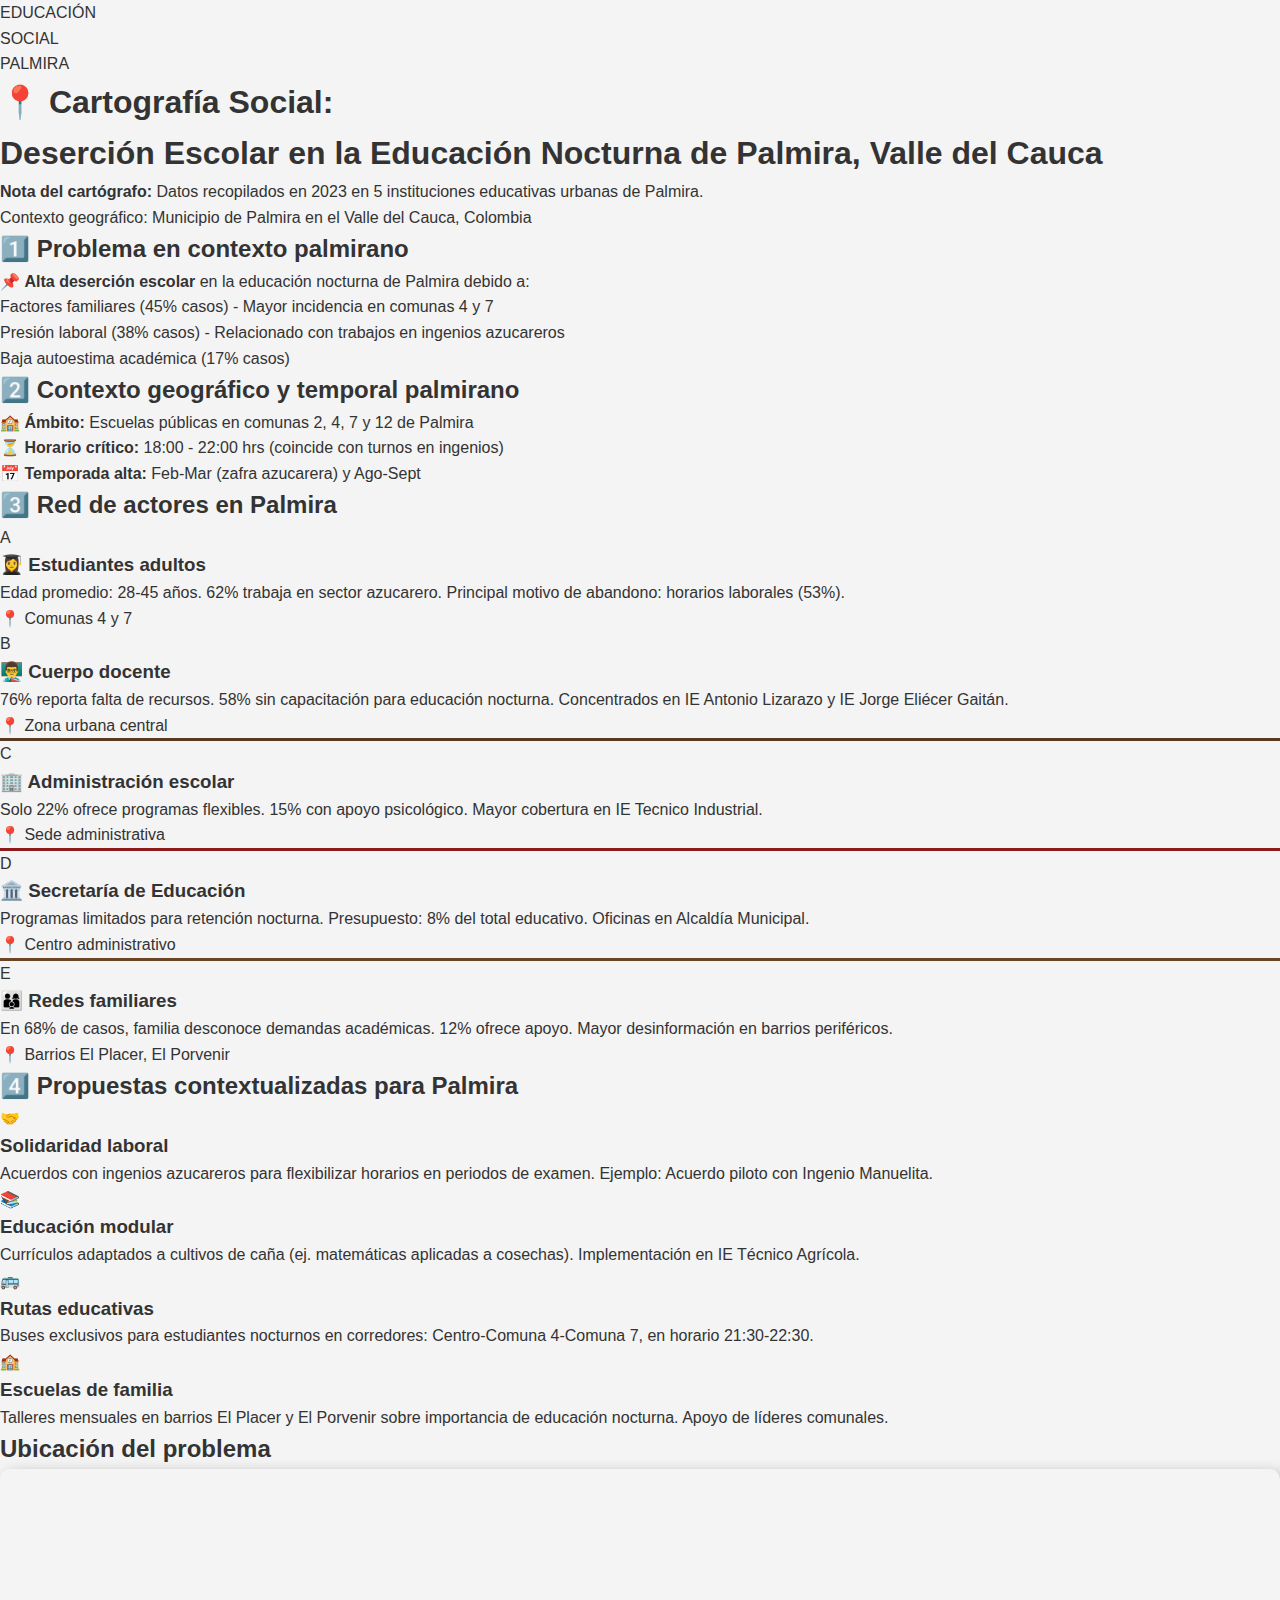
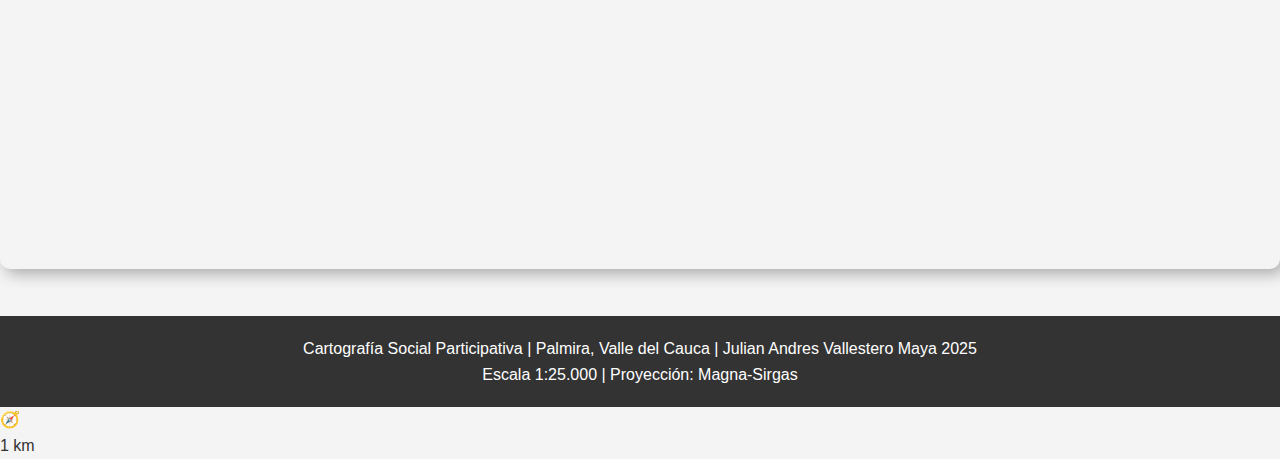
==== commit 3eb5f744: "Update index.html" ====
--- a/index.html
+++ b/index.html
@@ -4,518 +4,146 @@
     <meta charset="UTF-8">
     <meta name="viewport" content="width=device-width, initial-scale=1.0">
     <title>Cartografía Social: Deserción Escolar en la Educación Nocturna</title>
-    <style>
-        @import url('https://fonts.googleapis.com/css2?family=Cinzel+Decorative&family=Handlee&display=swap');
-        
-        :root {
-            --papel-antiguo: #f3e9d0;
-            --tinta-sepia: #5a3921;
-            --tinta-roja: #8b1a1a;
-            --sombra-mapa: #c2b280;
-        }
-        
-        body {
-            font-family: 'Handlee', cursive;
-            background-color: var(--papel-antiguo);
-            color: var(--tinta-sepia);
-            margin: 0;
-            padding: 0;
-            background-image: 
-                url('https://www.transparenttextures.com/patterns/rice-paper-3.png'),
-                linear-gradient(to bottom, rgba(243, 233, 208, 0.2), rgba(243, 233, 208, 0.7));
-            overflow-x: hidden;
-        }
-        
-        .mapa-container {
-            position: relative;
-            max-width: 1000px;
-            margin: 40px auto;
-            padding: 0;
-            background: 
-                url('https://www.transparenttextures.com/patterns/old-map.png'),
-                radial-gradient(circle at 70% 30%, rgba(255,255,255,0.8) 0%, rgba(243,233,208,0.9) 100%);
-            box-shadow: 
-                0 0 30px rgba(139, 90, 43, 0.3),
-                inset 0 0 100px rgba(139, 90, 43, 0.2);
-            border: 15px solid transparent;
-            border-image: url('data:image/svg+xml;utf8,<svg xmlns="http://www.w3.org/2000/svg" width="100" height="100" viewBox="0 0 100 100"><path d="M0,0 L100,0 L100,100 L0,100 Z" fill="none" stroke="%235a3921" stroke-width="5" stroke-dasharray="10,5" stroke-linecap="round"/></svg>') 30 round;
-            transform: rotate(0.5deg);
-            transition: transform 0.5s ease;
-        }
-        
-        .mapa-container:hover {
-            transform: rotate(0deg);
-            box-shadow: 
-                0 0 40px rgba(139, 90, 43, 0.5),
-                inset 0 0 120px rgba(139, 90, 43, 0.3);
-        }
-        
-        .marca-agua {
-            position: absolute;
-            font-family: 'Cinzel Decorative', cursive;
-            font-size: 120px;
-            opacity: 0.08;
-            color: var(--tinta-roja);
-            transform: rotate(-15deg);
-            pointer-events: none;
-            z-index: 0;
-        }
-        
-        .marca-agua-1 {
-            top: 10%;
-            left: 5%;
-        }
-        
-        .marca-agua-2 {
-            bottom: 10%;
-            right: 5%;
-        }
-        
-        .contenido-mapa {
-            position: relative;
-            z-index: 1;
-            padding: 40px;
-            background-color: rgba(243, 233, 208, 0.6);
-            clip-path: polygon(
-                0% 0%, 100% 0%, 100% 100%, 0% 100%,
-                0% 0%, 2% 2%, 2% 98%, 0% 100%
-            );
-        }
-        
-        h1 {
-            font-family: 'Cinzel Decorative', cursive;
-            text-align: center;
-            color: var(--tinta-roja);
-            font-size: 2.5em;
-            margin-bottom: 30px;
-            text-shadow: 2px 2px 3px rgba(91, 57, 33, 0.3);
-            border-bottom: 3px double var(--tinta-sepia);
-            padding-bottom: 15px;
-            letter-spacing: 1px;
-        }
-        
-        h2 {
-            font-family: 'Cinzel Decorative', cursive;
-            color: var(--tinta-roja);
-            border-left: 4px solid var(--tinta-sepia);
-            padding-left: 15px;
-            margin-top: 40px;
-            font-size: 1.8em;
-            position: relative;
-        }
-        
-        h2::after {
-            content: "";
-            position: absolute;
-            bottom: -5px;
-            left: 0;
-            width: 100%;
-            height: 1px;
-            background: linear-gradient(to right, var(--tinta-sepia), transparent);
-        }
-        
-        .seccion-problema {
-            background-color: rgba(255, 248, 220, 0.6);
-            padding: 20px;
-            margin: 30px 0;
-            border-radius: 0 15px 15px 15px;
-            border: 1px solid var(--tinta-sepia);
-            box-shadow: 5px 5px 15px rgba(91, 57, 33, 0.1);
-            position: relative;
-            border-left: 15px solid var(--tinta-sepia);
-        }
-        
-        .seccion-problema::before {
-            content: "";
-            position: absolute;
-            top: -10px;
-            left: -15px;
-            width: 30px;
-            height: 20px;
-            background-color: var(--tinta-roja);
-            clip-path: polygon(0% 0%, 100% 50%, 0% 100%);
-        }
-        
-        .actores-grid {
-            display: grid;
-            grid-template-columns: repeat(auto-fill, minmax(220px, 1fr));
-            gap: 20px;
-            margin: 40px 0;
-        }
-        
-        .actor {
-            background-color: rgba(255, 255, 255, 0.9);
-            border: 1px solid var(--tinta-sepia);
-            padding: 20px;
-            border-radius: 5px;
-            box-shadow: 3px 3px 10px rgba(91, 57, 33, 0.1);
-            transition: all 0.3s ease;
-            position: relative;
-            overflow: hidden;
-        }
-        
-        .actor:hover {
-            transform: translateY(-5px) rotate(0.5deg);
-            box-shadow: 5px 5px 15px rgba(91, 57, 33, 0.2);
-            z-index: 2;
-        }
-        
-        .actor::after {
-            content: "";
-            position: absolute;
-            bottom: 0;
-            left: 0;
-            width: 100%;
-            height: 3px;
-            background: linear-gradient(to right, var(--tinta-roja), transparent);
-            transform: scaleX(0);
-            transition: transform 0.3s ease;
-        }
-        
-        .actor:hover::after {
-            transform: scaleX(1);
-        }
-        
-        .valores-lista {
-            display: flex;
-            flex-wrap: wrap;
-            gap: 20px;
-            margin: 40px 0;
-        }
-        
-        .valor {
-            flex: 1 1 300px;
-            background-color: rgba(255, 255, 255, 0.8);
-            border: 1px solid var(--tinta-sepia);
-            padding: 20px;
-            border-radius: 5px;
-            display: flex;
-            align-items: center;
-            transition: all 0.3s ease;
-            position: relative;
-        }
-        
-        .valor:hover {
-            background-color: rgba(255, 248, 220, 0.9);
-            transform: rotate(-0.5deg);
-        }
-        
-        .icono-valor {
-            font-size: 2.5em;
-            margin-right: 20px;
-            min-width: 60px;
-            text-align: center;
-            color: var(--tinta-roja);
-        }
-        
-        .marcador-mapa {
-            position: absolute;
-            width: 30px;
-            height: 30px;
-            background-color: var(--tinta-roja);
-            border-radius: 50% 50% 50% 0;
-            transform: rotate(-45deg);
-            left: -15px;
-            top: -15px;
-            display: flex;
-            justify-content: center;
-            align-items: center;
-            color: white;
-            font-size: 0.8em;
-            box-shadow: 2px 2px 5px rgba(0,0,0,0.3);
-        }
-        
-        .leyenda {
-            background-color: rgba(255, 255, 255, 0.9);
-            padding: 20px;
-            border-radius: 5px;
-            border: 1px solid var(--tinta-sepia);
-            margin-top: 50px;
-            display: inline-block;
-            box-shadow: 3px 3px 10px rgba(91, 57, 33, 0.1);
-            position: relative;
-        }
-        
-        .leyenda::before {
-            content: "Leyenda";
-            position: absolute;
-            top: -12px;
-            left: 20px;
-            background-color: var(--papel-antiguo);
-            padding: 0 10px;
-            font-family: 'Cinzel Decorative', cursive;
-            color: var(--tinta-roja);
-            font-size: 1.2em;
-        }
-        
-        .elemento-leyenda {
-            display: flex;
-            align-items: center;
-            margin: 10px 0;
-        }
-        
-        .simbolo-leyenda {
-            width: 30px;
-            height: 30px;
-            margin-right: 15px;
-            display: flex;
-            justify-content: center;
-            align-items: center;
-            background-color: var(--tinta-sepia);
-            color: white;
-            border-radius: 50%;
-            font-size: 0.9em;
-        }
-        
-        footer {
-            text-align: center;
-            margin-top: 50px;
-            padding: 20px;
-            border-top: 2px dashed var(--tinta-sepia);
-            font-size: 0.9em;
-            color: var(--tinta-sepia);
-            position: relative;
-        }
-        
-        footer::before, footer::after {
-            content: "✧";
-            position: absolute;
-            top: -12px;
-            color: var(--tinta-roja);
-            font-size: 1.5em;
-        }
-        
-        footer::before {
-            left: 20px;
-        }
-        
-        footer::after {
-            right: 20px;
-        }
-        
-        /* Efectos de quemado en los bordes */
-        .efecto-quemado {
-            position: absolute;
-            width: 100%;
-            height: 100%;
-            top: 0;
-            left: 0;
-            pointer-events: none;
-            background: 
-                url('data:image/svg+xml;utf8,<svg xmlns="http://www.w3.org/2000/svg" width="100%" height="100%"><path d="M0,0 L100%,0 L100%,100% L0,100% Z" fill="none" stroke="%235a3921" stroke-width="2" stroke-dasharray="5,3" stroke-opacity="0.3"/></svg>'),
-                url('data:image/svg+xml;utf8,<svg xmlns="http://www.w3.org/2000/svg" width="100%" height="100%"><path d="M0,0 L100%,0 L100%,100% L0,100% Z" fill="none" stroke="%238b1a1a" stroke-width="1" stroke-dasharray="10,5" stroke-opacity="0.2"/></svg>');
-            z-index: 1;
-        }
-        
-        /* Brújula interactiva */
-        .brujula {
-            position: fixed;
-            bottom: 30px;
-            right: 30px;
-            width: 60px;
-            height: 60px;
-            background-color: var(--papel-antiguo);
-            border: 2px solid var(--tinta-sepia);
-            border-radius: 50%;
-            display: flex;
-            justify-content: center;
-            align-items: center;
-            font-size: 2em;
-            cursor: pointer;
-            z-index: 100;
-            box-shadow: 3px 3px 10px rgba(0,0,0,0.2);
-            transition: all 0.3s ease;
-        }
-        
-        .brujula:hover {
-            transform: scale(1.1) rotate(30deg);
-            background-color: var(--tinta-sepia);
-            color: var(--papel-antiguo);
-        }
-        
-        /* Notas adhesivas */
-        .nota-adhesiva {
-            position: absolute;
-            background-color: #fffacd;
-            padding: 15px;
-            width: 150px;
-            box-shadow: 2px 2px 5px rgba(0,0,0,0.2);
-            transform: rotate(3deg);
-            font-size: 0.9em;
-            border: 1px solid #e6d8a0;
-            z-index: 2;
-            transition: all 0.3s ease;
-        }
-        
-        .nota-adhesiva:hover {
-            transform: rotate(0deg) scale(1.05);
-            z-index: 3;
-        }
-        
-        .nota-1 {
-            top: 10%;
-            right: 5%;
-            transform: rotate(-2deg);
-        }
-        
-        .nota-2 {
-            bottom: 15%;
-            left: 5%;
-            transform: rotate(1deg);
-        }
-        
-        /* Responsive */
-        @media (max-width: 768px) {
-            .contenido-mapa {
-                padding: 20px;
-            }
-            
-            .actores-grid {
-                grid-template-columns: 1fr;
-            }
-            
-            .valores-lista {
-                flex-direction: column;
-            }
-            
-            .brujula {
-                width: 50px;
-                height: 50px;
-                font-size: 1.5em;
-                bottom: 20px;
-                right: 20px;
-            }
-        }
-    </style>
+    <link rel="stylesheet" href="styles.css">
 </head>
 <body>
     <div class="mapa-container">
         <div class="efecto-quemado"></div>
         <div class="marca-agua marca-agua-1">EDUCACIÓN</div>
         <div class="marca-agua marca-agua-2">SOCIAL</div>
+        <div class="marca-agua marca-agua-3">PALMIRA</div>
         
         <div class="contenido-mapa">
-            <h1>📍 Cartografía Social:<br>Deserción Escolar en la Educación Nocturna</h1>
+            <div class="encabezado-mapa">
+                <h1>📍 Cartografía Social:<br>Deserción Escolar en la Educación Nocturna de Palmira, Valle del Cauca</h1>
+            </div>
             
             <div class="nota-adhesiva nota-1">
-                <strong>Nota del cartógrafo:</strong> Datos recopilados en 2023 en 5 instituciones educativas urbanas.
+                <strong>Nota del cartógrafo:</strong> Datos recopilados en 2023 en 5 instituciones educativas urbanas de Palmira.
             </div>
             
-            <div class="nota-adhesiva nota-2">
-                <strong>Referencia:</strong> Comparativo con datos de 2018 muestra aumento del 12% en deserción.
+            <div class="mini-mapa-contexto">
+                <div class="mapa-valle">
+                    <div class="punto-palmira" title="Palmira, Valle del Cauca"></div>
+                </div>
+                <p>Contexto geográfico: Municipio de Palmira en el Valle del Cauca, Colombia</p>
             </div>
             
             <div class="seccion-problema">
-                <h2>1️⃣ Problema real en el entorno</h2>
-                <p>📌 <strong>Alta deserción escolar</strong> en la educación nocturna de escuelas públicas debido a:</p>
+                <h2>1️⃣ Problema en contexto palmirano</h2>
+                <p>📌 <strong>Alta deserción escolar</strong> en la educación nocturna de Palmira debido a:</p>
                 <ul>
-                    <li>Factores familiares (45% casos)</li>
-                    <li>Presión laboral (38% casos)</li>
+                    <li>Factores familiares (45% casos) - Mayor incidencia en comunas 4 y 7</li>
+                    <li>Presión laboral (38% casos) - Relacionado con trabajos en ingenios azucareros</li>
                     <li>Baja autoestima académica (17% casos)</li>
                 </ul>
             </div>
             
             <div class="seccion-problema" style="border-left-color: var(--tinta-roja);">
-                <h2>2️⃣ Contexto geográfico y temporal</h2>
-                <p>🏫 <strong>Ámbito:</strong> Escuelas públicas urbanas en zonas periféricas</p>
-                <p>⏳ <strong>Horario crítico:</strong> 18:00 - 22:00 hrs (coincide con turnos laborales)</p>
-                <p>📅 <strong>Temporada alta:</strong> Febrero-Marzo y Agosto-Septiembre</p>
+                <h2>2️⃣ Contexto geográfico y temporal palmirano</h2>
+                <p>🏫 <strong>Ámbito:</strong> Escuelas públicas en comunas 2, 4, 7 y 12 de Palmira</p>
+                <p>⏳ <strong>Horario crítico:</strong> 18:00 - 22:00 hrs (coincide con turnos en ingenios)</p>
+                <p>📅 <strong>Temporada alta:</strong> Feb-Mar (zafra azucarera) y Ago-Sept</p>
             </div>
             
-            <h2>3️⃣ Red de actores involucrados</h2>
+            <h2>3️⃣ Red de actores en Palmira</h2>
             <div class="actores-grid">
                 <div class="actor" style="border-top: 3px solid var(--tinta-roja);">
                     <div class="marcador-mapa">A</div>
                     <h3>👩‍🎓 Estudiantes adultos</h3>
-                    <p>Edad promedio: 28-45 años. 62% trabaja tiempo completo. Principal motivo de abandono: falta de tiempo (53%).</p>
+                    <p>Edad promedio: 28-45 años. 62% trabaja en sector azucarero. Principal motivo de abandono: horarios laborales (53%).</p>
+                    <div class="ubicacion-actor">📍 Comunas 4 y 7</div>
                 </div>
                 
                 <div class="actor" style="border-top: 3px solid var(--tinta-sepia);">
                     <div class="marcador-mapa">B</div>
                     <h3>👨‍🏫 Cuerpo docente</h3>
-                    <p>76% reporta falta de recursos pedagógicos adaptados. 58% no recibe capacitación específica para educación nocturna.</p>
+                    <p>76% reporta falta de recursos. 58% sin capacitación para educación nocturna. Concentrados en IE Antonio Lizarazo y IE Jorge Eliécer Gaitán.</p>
+                    <div class="ubicacion-actor">📍 Zona urbana central</div>
                 </div>
                 
                 <div class="actor" style="border-top: 3px solid #5a3921;">
                     <div class="marcador-mapa">C</div>
                     <h3>🏢 Administración escolar</h3>
-                    <p>Solo 22% de escuelas ofrece programas flexibles. 15% cuenta con apoyo psicológico para estudiantes adultos.</p>
+                    <p>Solo 22% ofrece programas flexibles. 15% con apoyo psicológico. Mayor cobertura en IE Tecnico Industrial.</p>
+                    <div class="ubicacion-actor">📍 Sede administrativa</div>
                 </div>
                 
                 <div class="actor" style="border-top: 3px solid #8b1a1a;">
                     <div class="marcador-mapa">D</div>
-                    <h3>🏛️ Políticas públicas</h3>
-                    <p>34% de los municipios carece de programas específicos para retención en educación nocturna. Presupuesto promedio: 8% del total educativo.</p>
+                    <h3>🏛️ Secretaría de Educación</h3>
+                    <p>Programas limitados para retención nocturna. Presupuesto: 8% del total educativo. Oficinas en Alcaldía Municipal.</p>
+                    <div class="ubicacion-actor">📍 Centro administrativo</div>
                 </div>
                 
                 <div class="actor" style="border-top: 3px solid #6b4423;">
                     <div class="marcador-mapa">E</div>
                     <h3>👨‍👩‍👦 Redes familiares</h3>
-                    <p>En 68% de casos, la familia desconoce los horarios y demandas académicas. Solo 12% ofrece apoyo activo.</p>
+                    <p>En 68% de casos, familia desconoce demandas académicas. 12% ofrece apoyo. Mayor desinformación en barrios periféricos.</p>
+                    <div class="ubicacion-actor">📍 Barrios El Placer, El Porvenir</div>
                 </div>
             </div>
             
-            <h2>4️⃣ Valores éticos para soluciones</h2>
+            <h2>4️⃣ Propuestas contextualizadas para Palmira</h2>
             <div class="valores-lista">
                 <div class="valor">
                     <div class="icono-valor">🤝</div>
                     <div>
-                        <h3>Solidaridad intergeneracional</h3>
-                        <p>Crear sistemas de mentoría donde ex-alumnos acompañen a nuevos estudiantes, compartiendo estrategias para conciliar vida laboral y estudios.</p>
+                        <h3>Solidaridad laboral</h3>
+                        <p>Acuerdos con ingenios azucareros para flexibilizar horarios en periodos de examen. Ejemplo: Acuerdo piloto con Ingenio Manuelita.</p>
                     </div>
                 </div>
                 
                 <div class="valor">
                     <div class="icono-valor">📚</div>
                     <div>
-                        <h3>Inclusión radical</h3>
-                        <p>Diseñar currículos modulares con validación de aprendizajes previos. Opciones híbridas (presencial/virtual) con horarios escalonados.</p>
+                        <h3>Educación modular</h3>
+                        <p>Currículos adaptados a cultivos de caña (ej. matemáticas aplicadas a cosechas). Implementación en IE Técnico Agrícola.</p>
                     </div>
                 </div>
                 
                 <div class="valor">
-                    <div class="icono-valor">⚖️</div>
+                    <div class="icono-valor">🚌</div>
                     <div>
-                        <h3>Justicia horaria</h3>
-                        <p>Negociar con empleadores horarios flexibles durante periodos de examen. Reconocimiento oficial de estudios nocturnos como formación continua.</p>
+                        <h3>Rutas educativas</h3>
+                        <p>Buses exclusivos para estudiantes nocturnos en corredores: Centro-Comuna 4-Comuna 7, en horario 21:30-22:30.</p>
                     </div>
                 </div>
                 
                 <div class="valor">
-                    <div class="icono-valor">💡</div>
+                    <div class="icono-valor">🏫</div>
                     <div>
-                        <h3>Compromiso multidimensional</h3>
-                        <p>Formar docentes en pedagogía andragógica. Espacios de cuidado infantil para padres estudiantes. Becas-transporte para reducir el ausentismo.</p>
+                        <h3>Escuelas de familia</h3>
+                        <p>Talleres mensuales en barrios El Placer y El Porvenir sobre importancia de educación nocturna. Apoyo de líderes comunales.</p>
                     </div>
                 </div>
             </div>
-            
-            <div class="leyenda">
-                <div class="elemento-leyenda">
-                    <div class="simbolo-leyenda">📍</div>
-                    <div>Puntos críticos de deserción</div>
-                </div>
-                <div class="elemento-leyenda">
-                    <div class="simbolo-leyenda">A-E</div>
-                    <div>Actores clave (ver mapa de red)</div>
-                </div>
-                <div class="elemento-leyenda">
-                    <div class="simbolo-leyenda" style="background-color: var(--tinta-roja);">📉</div>
-                    <div>Datos cuantitativos relevantes</div>
-                </div>
-                <div class="elemento-leyenda">
-                    <div class="simbolo-leyenda" style="background-color: #5a3921;">🖋️</div>
-                    <div>Anotaciones de campo</div>
-                </div>
+
+            <div class="mapa-container">
+                <h2>Ubicación del problema</h2>
+                <iframe 
+                    src="https://www.google.com/maps/d/u/0/embed?mid=1J7x9pwwh2iWGJx7id5DI7IC0P8V3a_o&ehbc=2E312F" 
+                    width="100%" 
+                    height="400" 
+                    style="border:0; border-radius: 10px; box-shadow: 5px 5px 15px rgba(0,0,0,0.3);" 
+                    allowfullscreen="" 
+                    loading="lazy" 
+                    referrerpolicy="no-referrer-when-downgrade">
+                </iframe>
             </div>
             
             <footer>
-                Cartografía Social Participativa | Julian Andres Vallestero Maya 2025 
+                Cartografía Social Participativa | Palmira, Valle del Cauca | Julian Andres Vallestero Maya 2025 
+                <div class="escala">Escala 1:25.000 | Proyección: Magna-Sirgas</div>
             </footer>
         </div>
     </div>
     
     <div class="brujula" title="Orientación">🧭</div>
+    <div class="escala-mapa" title="Escala gráfica">
+        <div class="linea-escala"></div>
+        <div class="rotulo-escala">1 km</div>
+    </div>
     
     <script>
         // Interacción de la brújula
--- a/styles.css
+++ b/styles.css
@@ -0,0 +1,174 @@
+* {
+    box-sizing: border-box;
+    margin: 0;
+    padding: 0;
+}
+
+body {
+    font-family: Arial, sans-serif;
+    background-color: #f4f4f4;
+    color: #333;
+    line-height: 1.6;
+}
+
+.timeline {
+    position: relative;
+    max-width: 1200px;
+    margin: 0 auto;
+    padding: 20px 0;
+}
+
+.timeline::after {
+    content: '';
+    position: absolute;
+    width: 6px;
+    background-color: #333;
+    top: 0;
+    bottom: 0;
+    left: 50%;
+    margin-left: -3px;
+}
+
+.container {
+    padding: 10px 40px;
+    position: relative;
+    background-color: inherit;
+    width: 50%;
+}
+
+.container::after {
+    content: '';
+    position: absolute;
+    width: 25px;
+    height: 25px;
+    right: -17px;
+    background-color: #f4f4f4;
+    border: 4px solid #333;
+    top: 15px;
+    border-radius: 50%;
+    z-index: 1;
+}
+
+.left {
+    left: 0;
+}
+
+.right {
+    left: 50%;
+}
+
+.left::before {
+    content: " ";
+    height: 0;
+    position: absolute;
+    top: 22px;
+    width: 0;
+    z-index: 1;
+    right: 30px;
+    border: medium solid #333;
+    border-width: 10px 0 10px 10px;
+    border-color: transparent transparent transparent #333;
+}
+
+.right::before {
+    content: " ";
+    height: 0;
+    position: absolute;
+    top: 22px;
+    width: 0;
+    z-index: 1;
+    left: 30px;
+    border: medium solid #333;
+    border-width: 10px 10px 10px 0;
+    border-color: transparent #333 transparent transparent;
+}
+
+.right::after {
+    left: -16px;
+}
+
+.content {
+    padding: 20px 30px;
+    background-color: #fff;
+    position: relative;
+    border-radius: 6px;
+    box-shadow: 0 2px 5px rgba(0, 0, 0, 0.1);
+}
+
+.content h2 {
+    margin-top: 0;
+    font-size: 1.5em;
+    color: #333;
+}
+
+.content p {
+    margin: 10px 0;
+    font-size: 1em;
+    color: #555;
+}
+
+.content img {
+    max-width: 100%;
+    height: auto;
+    display: block;
+    margin: 10px 0;
+    border-radius: 6px;
+    box-shadow: 0 2px 5px rgba(0, 0, 0, 0.1);
+}
+
+/* Estilos para dispositivos móviles */
+@media screen and (max-width: 600px) {
+    .timeline::after {
+        left: 31px;
+    }
+
+    .container {
+        width: 100%;
+        padding-left: 70px;
+        padding-right: 25px;
+    }
+
+    .container::before {
+        left: 60px;
+        border: medium solid #333;
+        border-width: 10px 10px 10px 0;
+        border-color: transparent #333 transparent transparent;
+    }
+
+    .left::after, .right::after {
+        left: 15px;
+    }
+
+    .right {
+        left: 0%;
+    }
+
+    .content {
+        padding: 15px;
+    }
+
+    .content h2 {
+        font-size: 1.3em;
+    }
+
+    .content p {
+        font-size: 0.9em;
+    }
+
+    .content img {
+        margin: 8px 0;
+    }
+}
+
+footer {
+    text-align: center;
+    padding: 20px;
+    background-color: #333;
+    color: #fff;
+    margin-top: 40px;
+}
+
+footer p {
+    margin: 0;
+    font-size: 14px;
+}
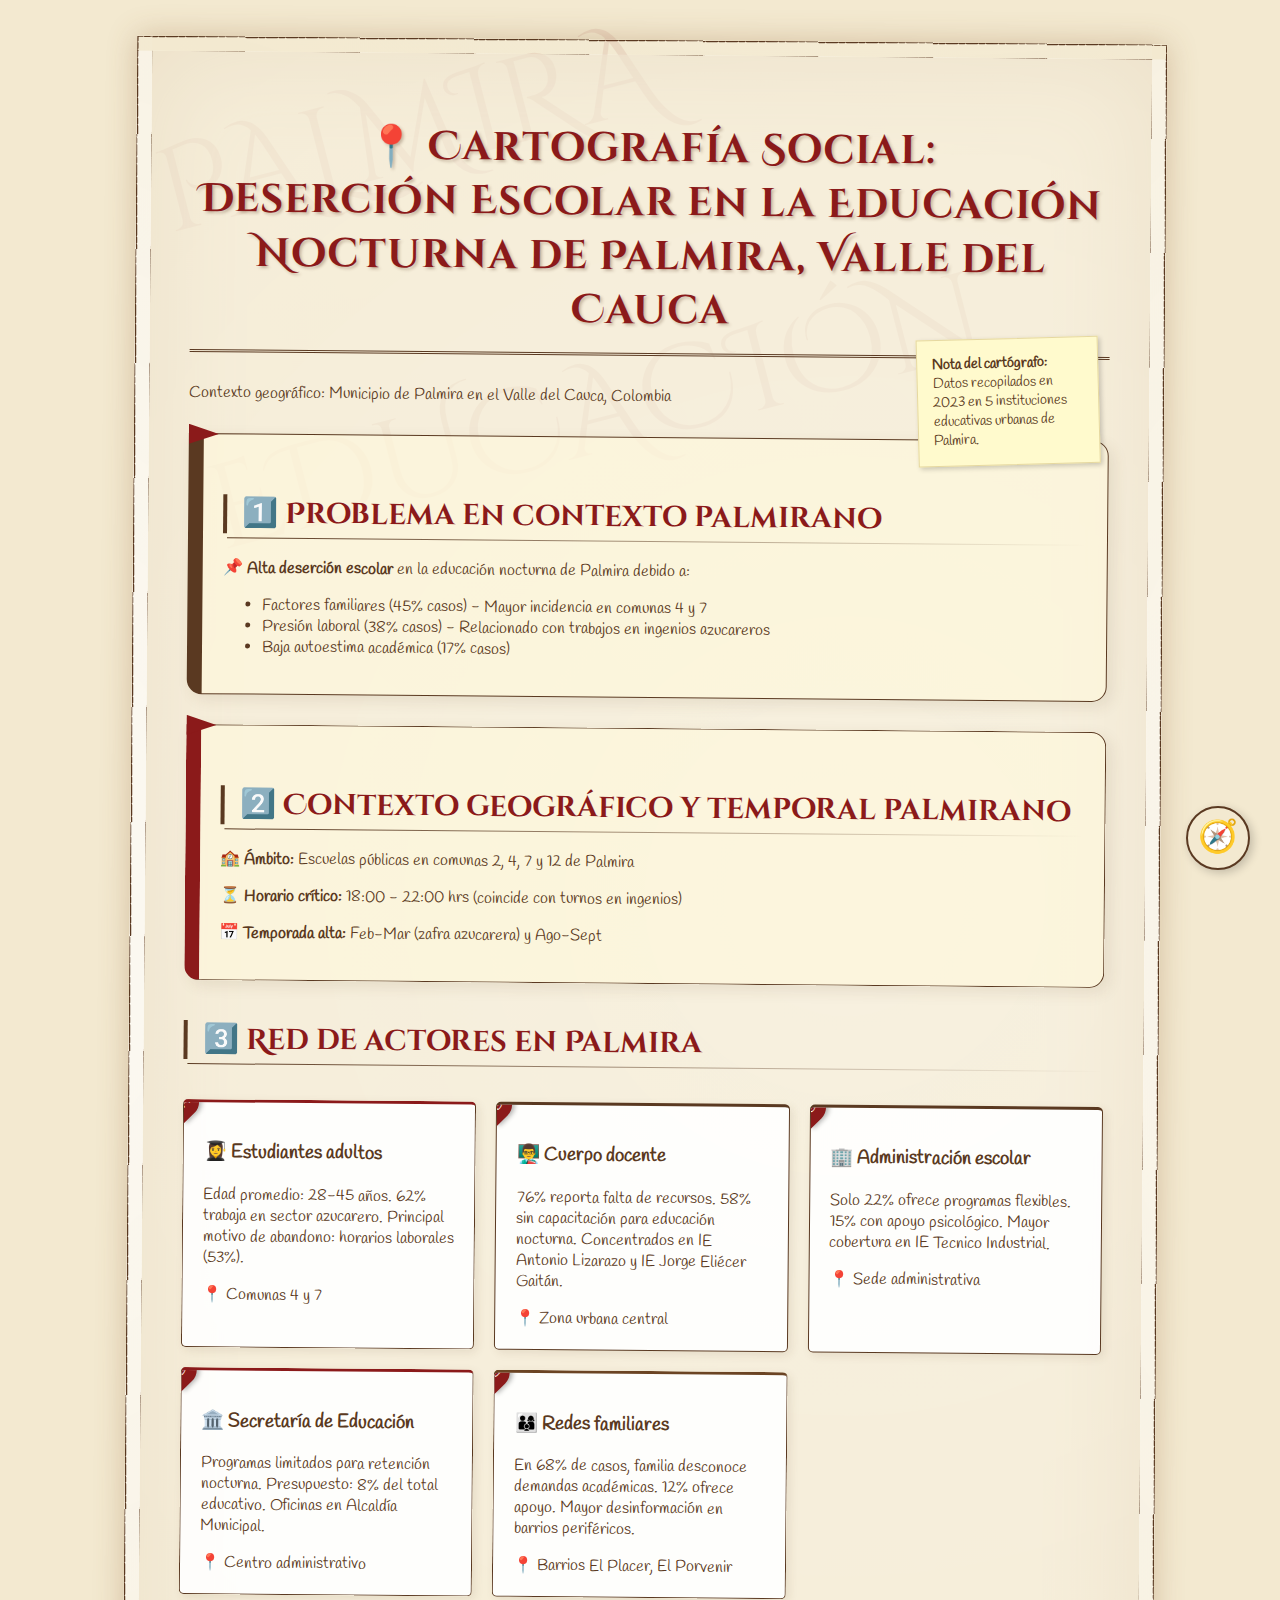
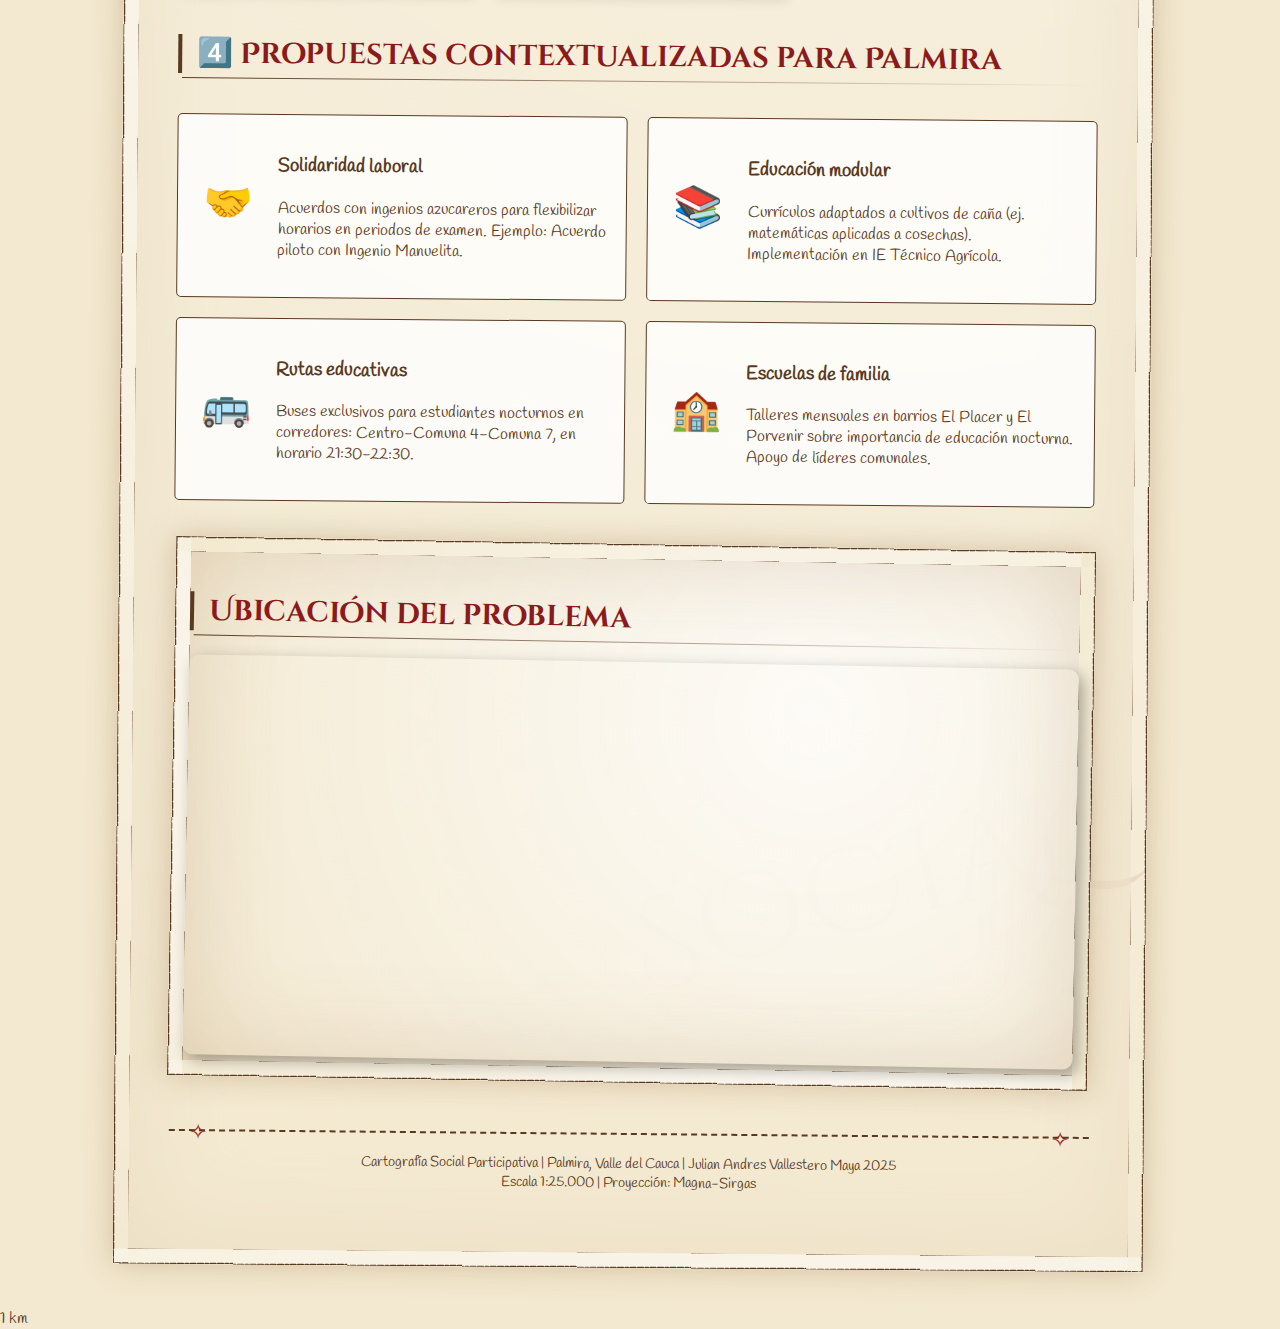
==== commit 184e6a38: "Update index.html" ====
--- a/index.html
+++ b/index.html
@@ -122,7 +122,7 @@
             <div class="mapa-container">
                 <h2>Ubicación del problema</h2>
                 <iframe 
-                    src="https://www.google.com/maps/d/u/0/embed?mid=1J7x9pwwh2iWGJx7id5DI7IC0P8V3a_o&ehbc=2E312F" 
+                    src="https://www.google.com/maps/d/u/0/edit?mid=1p-rNRBv68A52Ftv-ofU55K39Aw-fbIU&usp=sharing" 
                     width="100%" 
                     height="400" 
                     style="border:0; border-radius: 10px; box-shadow: 5px 5px 15px rgba(0,0,0,0.3);" 
--- a/styles.css
+++ b/styles.css
@@ -1,174 +1,381 @@
-* {
-    box-sizing: border-box;
+@import url('https://fonts.googleapis.com/css2?family=Cinzel+Decorative&family=Handlee&display=swap');
+
+:root {
+    --papel-antiguo: #f3e9d0;
+    --tinta-sepia: #5a3921;
+    --tinta-roja: #8b1a1a;
+    --sombra-mapa: #c2b280;
+}
+
+body {
+    font-family: 'Handlee', cursive;
+    background-color: var(--papel-antiguo);
+    color: var(--tinta-sepia);
     margin: 0;
     padding: 0;
-}
-
-body {
-    font-family: Arial, sans-serif;
-    background-color: #f4f4f4;
-    color: #333;
-    line-height: 1.6;
-}
-
-.timeline {
-    position: relative;
-    max-width: 1200px;
-    margin: 0 auto;
-    padding: 20px 0;
-}
-
-.timeline::after {
-    content: '';
-    position: absolute;
-    width: 6px;
-    background-color: #333;
-    top: 0;
+    background-image: 
+        url('https://www.transparenttextures.com/patterns/rice-paper-3.png'),
+        linear-gradient(to bottom, rgba(243, 233, 208, 0.2), rgba(243, 233, 208, 0.7));
+    overflow-x: hidden;
+}
+
+.mapa-container {
+    position: relative;
+    max-width: 1000px;
+    margin: 40px auto;
+    padding: 0;
+    background: 
+        url('https://www.transparenttextures.com/patterns/old-map.png'),
+        radial-gradient(circle at 70% 30%, rgba(255,255,255,0.8) 0%, rgba(243,233,208,0.9) 100%);
+    box-shadow: 
+        0 0 30px rgba(139, 90, 43, 0.3),
+        inset 0 0 100px rgba(139, 90, 43, 0.2);
+    border: 15px solid transparent;
+    border-image: url('data:image/svg+xml;utf8,<svg xmlns="http://www.w3.org/2000/svg" width="100" height="100" viewBox="0 0 100 100"><path d="M0,0 L100,0 L100,100 L0,100 Z" fill="none" stroke="%235a3921" stroke-width="5" stroke-dasharray="10,5" stroke-linecap="round"/></svg>') 30 round;
+    transform: rotate(0.5deg);
+    transition: transform 0.5s ease;
+}
+
+.mapa-container:hover {
+    transform: rotate(0deg);
+    box-shadow: 
+        0 0 40px rgba(139, 90, 43, 0.5),
+        inset 0 0 120px rgba(139, 90, 43, 0.3);
+}
+
+.marca-agua {
+    position: absolute;
+    font-family: 'Cinzel Decorative', cursive;
+    font-size: 120px;
+    opacity: 0.08;
+    color: var(--tinta-roja);
+    transform: rotate(-15deg);
+    pointer-events: none;
+    z-index: 0;
+}
+
+.marca-agua-1 {
+    top: 10%;
+    left: 5%;
+}
+
+.marca-agua-2 {
+    bottom: 10%;
+    right: 5%;
+}
+
+.contenido-mapa {
+    position: relative;
+    z-index: 1;
+    padding: 40px;
+    background-color: rgba(243, 233, 208, 0.6);
+    clip-path: polygon(
+        0% 0%, 100% 0%, 100% 100%, 0% 100%,
+        0% 0%, 2% 2%, 2% 98%, 0% 100%
+    );
+}
+
+h1 {
+    font-family: 'Cinzel Decorative', cursive;
+    text-align: center;
+    color: var(--tinta-roja);
+    font-size: 2.5em;
+    margin-bottom: 30px;
+    text-shadow: 2px 2px 3px rgba(91, 57, 33, 0.3);
+    border-bottom: 3px double var(--tinta-sepia);
+    padding-bottom: 15px;
+    letter-spacing: 1px;
+}
+
+h2 {
+    font-family: 'Cinzel Decorative', cursive;
+    color: var(--tinta-roja);
+    border-left: 4px solid var(--tinta-sepia);
+    padding-left: 15px;
+    margin-top: 40px;
+    font-size: 1.8em;
+    position: relative;
+}
+
+h2::after {
+    content: "";
+    position: absolute;
+    bottom: -5px;
+    left: 0;
+    width: 100%;
+    height: 1px;
+    background: linear-gradient(to right, var(--tinta-sepia), transparent);
+}
+
+.seccion-problema {
+    background-color: rgba(255, 248, 220, 0.6);
+    padding: 20px;
+    margin: 30px 0;
+    border-radius: 0 15px 15px 15px;
+    border: 1px solid var(--tinta-sepia);
+    box-shadow: 5px 5px 15px rgba(91, 57, 33, 0.1);
+    position: relative;
+    border-left: 15px solid var(--tinta-sepia);
+}
+
+.seccion-problema::before {
+    content: "";
+    position: absolute;
+    top: -10px;
+    left: -15px;
+    width: 30px;
+    height: 20px;
+    background-color: var(--tinta-roja);
+    clip-path: polygon(0% 0%, 100% 50%, 0% 100%);
+}
+
+.actores-grid {
+    display: grid;
+    grid-template-columns: repeat(auto-fill, minmax(220px, 1fr));
+    gap: 20px;
+    margin: 40px 0;
+}
+
+.actor {
+    background-color: rgba(255, 255, 255, 0.9);
+    border: 1px solid var(--tinta-sepia);
+    padding: 20px;
+    border-radius: 5px;
+    box-shadow: 3px 3px 10px rgba(91, 57, 33, 0.1);
+    transition: all 0.3s ease;
+    position: relative;
+    overflow: hidden;
+}
+
+.actor:hover {
+    transform: translateY(-5px) rotate(0.5deg);
+    box-shadow: 5px 5px 15px rgba(91, 57, 33, 0.2);
+    z-index: 2;
+}
+
+.actor::after {
+    content: "";
+    position: absolute;
     bottom: 0;
-    left: 50%;
-    margin-left: -3px;
-}
-
-.container {
-    padding: 10px 40px;
-    position: relative;
-    background-color: inherit;
-    width: 50%;
-}
-
-.container::after {
-    content: '';
-    position: absolute;
-    width: 25px;
-    height: 25px;
-    right: -17px;
-    background-color: #f4f4f4;
-    border: 4px solid #333;
-    top: 15px;
+    left: 0;
+    width: 100%;
+    height: 3px;
+    background: linear-gradient(to right, var(--tinta-roja), transparent);
+    transform: scaleX(0);
+    transition: transform 0.3s ease;
+}
+
+.actor:hover::after {
+    transform: scaleX(1);
+}
+
+.valores-lista {
+    display: flex;
+    flex-wrap: wrap;
+    gap: 20px;
+    margin: 40px 0;
+}
+
+.valor {
+    flex: 1 1 300px;
+    background-color: rgba(255, 255, 255, 0.8);
+    border: 1px solid var(--tinta-sepia);
+    padding: 20px;
+    border-radius: 5px;
+    display: flex;
+    align-items: center;
+    transition: all 0.3s ease;
+    position: relative;
+}
+
+.valor:hover {
+    background-color: rgba(255, 248, 220, 0.9);
+    transform: rotate(-0.5deg);
+}
+
+.icono-valor {
+    font-size: 2.5em;
+    margin-right: 20px;
+    min-width: 60px;
+    text-align: center;
+    color: var(--tinta-roja);
+}
+
+.marcador-mapa {
+    position: absolute;
+    width: 30px;
+    height: 30px;
+    background-color: var(--tinta-roja);
+    border-radius: 50% 50% 50% 0;
+    transform: rotate(-45deg);
+    left: -15px;
+    top: -15px;
+    display: flex;
+    justify-content: center;
+    align-items: center;
+    color: white;
+    font-size: 0.8em;
+    box-shadow: 2px 2px 5px rgba(0,0,0,0.3);
+}
+
+.leyenda {
+    background-color: rgba(255, 255, 255, 0.9);
+    padding: 20px;
+    border-radius: 5px;
+    border: 1px solid var(--tinta-sepia);
+    margin-top: 50px;
+    display: inline-block;
+    box-shadow: 3px 3px 10px rgba(91, 57, 33, 0.1);
+    position: relative;
+}
+
+.leyenda::before {
+    content: "Leyenda";
+    position: absolute;
+    top: -12px;
+    left: 20px;
+    background-color: var(--papel-antiguo);
+    padding: 0 10px;
+    font-family: 'Cinzel Decorative', cursive;
+    color: var(--tinta-roja);
+    font-size: 1.2em;
+}
+
+.elemento-leyenda {
+    display: flex;
+    align-items: center;
+    margin: 10px 0;
+}
+
+.simbolo-leyenda {
+    width: 30px;
+    height: 30px;
+    margin-right: 15px;
+    display: flex;
+    justify-content: center;
+    align-items: center;
+    background-color: var(--tinta-sepia);
+    color: white;
     border-radius: 50%;
-    z-index: 1;
-}
-
-.left {
-    left: 0;
-}
-
-.right {
-    left: 50%;
-}
-
-.left::before {
-    content: " ";
-    height: 0;
-    position: absolute;
-    top: 22px;
-    width: 0;
-    z-index: 1;
-    right: 30px;
-    border: medium solid #333;
-    border-width: 10px 0 10px 10px;
-    border-color: transparent transparent transparent #333;
-}
-
-.right::before {
-    content: " ";
-    height: 0;
-    position: absolute;
-    top: 22px;
-    width: 0;
-    z-index: 1;
-    left: 30px;
-    border: medium solid #333;
-    border-width: 10px 10px 10px 0;
-    border-color: transparent #333 transparent transparent;
-}
-
-.right::after {
-    left: -16px;
-}
-
-.content {
-    padding: 20px 30px;
-    background-color: #fff;
-    position: relative;
-    border-radius: 6px;
-    box-shadow: 0 2px 5px rgba(0, 0, 0, 0.1);
-}
-
-.content h2 {
-    margin-top: 0;
-    font-size: 1.5em;
-    color: #333;
-}
-
-.content p {
-    margin: 10px 0;
-    font-size: 1em;
-    color: #555;
-}
-
-.content img {
-    max-width: 100%;
-    height: auto;
-    display: block;
-    margin: 10px 0;
-    border-radius: 6px;
-    box-shadow: 0 2px 5px rgba(0, 0, 0, 0.1);
-}
-
-/* Estilos para dispositivos móviles */
-@media screen and (max-width: 600px) {
-    .timeline::after {
-        left: 31px;
-    }
-
-    .container {
-        width: 100%;
-        padding-left: 70px;
-        padding-right: 25px;
-    }
-
-    .container::before {
-        left: 60px;
-        border: medium solid #333;
-        border-width: 10px 10px 10px 0;
-        border-color: transparent #333 transparent transparent;
-    }
-
-    .left::after, .right::after {
-        left: 15px;
-    }
-
-    .right {
-        left: 0%;
-    }
-
-    .content {
-        padding: 15px;
-    }
-
-    .content h2 {
-        font-size: 1.3em;
-    }
-
-    .content p {
-        font-size: 0.9em;
-    }
-
-    .content img {
-        margin: 8px 0;
-    }
+    font-size: 0.9em;
 }
 
 footer {
     text-align: center;
-    padding: 20px;
-    background-color: #333;
-    color: #fff;
-    margin-top: 40px;
-}
-
-footer p {
-    margin: 0;
-    font-size: 14px;
-}
+    margin-top: 50px;
+    padding: 20px;
+    border-top: 2px dashed var(--tinta-sepia);
+    font-size: 0.9em;
+    color: var(--tinta-sepia);
+    position: relative;
+}
+
+footer::before, footer::after {
+    content: "✧";
+    position: absolute;
+    top: -12px;
+    color: var(--tinta-roja);
+    font-size: 1.5em;
+}
+
+footer::before {
+    left: 20px;
+}
+
+footer::after {
+    right: 20px;
+}
+
+/* Efectos de quemado en los bordes */
+.efecto-quemado {
+    position: absolute;
+    width: 100%;
+    height: 100%;
+    top: 0;
+    left: 0;
+    pointer-events: none;
+    background: 
+        url('data:image/svg+xml;utf8,<svg xmlns="http://www.w3.org/2000/svg" width="100%" height="100%"><path d="M0,0 L100%,0 L100%,100% L0,100% Z" fill="none" stroke="%235a3921" stroke-width="2" stroke-dasharray="5,3" stroke-opacity="0.3"/></svg>'),
+        url('data:image/svg+xml;utf8,<svg xmlns="http://www.w3.org/2000/svg" width="100%" height="100%"><path d="M0,0 L100%,0 L100%,100% L0,100% Z" fill="none" stroke="%238b1a1a" stroke-width="1" stroke-dasharray="10,5" stroke-opacity="0.2"/></svg>');
+    z-index: 1;
+}
+
+/* Brújula interactiva */
+.brujula {
+    position: fixed;
+    bottom: 30px;
+    right: 30px;
+    width: 60px;
+    height: 60px;
+    background-color: var(--papel-antiguo);
+    border: 2px solid var(--tinta-sepia);
+    border-radius: 50%;
+    display: flex;
+    justify-content: center;
+    align-items: center;
+    font-size: 2em;
+    cursor: pointer;
+    z-index: 100;
+    box-shadow: 3px 3px 10px rgba(0,0,0,0.2);
+    transition: all 0.3s ease;
+}
+
+.brujula:hover {
+    transform: scale(1.1) rotate(30deg);
+    background-color: var(--tinta-sepia);
+    color: var(--papel-antiguo);
+}
+
+/* Notas adhesivas */
+.nota-adhesiva {
+    position: absolute;
+    background-color: #fffacd;
+    padding: 15px;
+    width: 150px;
+    box-shadow: 2px 2px 5px rgba(0,0,0,0.2);
+    transform: rotate(3deg);
+    font-size: 0.9em;
+    border: 1px solid #e6d8a0;
+    z-index: 2;
+    transition: all 0.3s ease;
+}
+
+.nota-adhesiva:hover {
+    transform: rotate(0deg) scale(1.05);
+    z-index: 3;
+}
+
+.nota-1 {
+    top: 10%;
+    right: 5%;
+    transform: rotate(-2deg);
+}
+
+.nota-2 {
+    bottom: 15%;
+    left: 5%;
+    transform: rotate(1deg);
+}
+
+/* Responsive */
+@media (max-width: 768px) {
+    .contenido-mapa {
+        padding: 20px;
+    }
+    
+    .actores-grid {
+        grid-template-columns: 1fr;
+    }
+    
+    .valores-lista {
+        flex-direction: column;
+    }
+    
+    .brujula {
+        width: 50px;
+        height: 50px;
+        font-size: 1.5em;
+        bottom: 20px;
+        right: 20px;
+    }
+}
